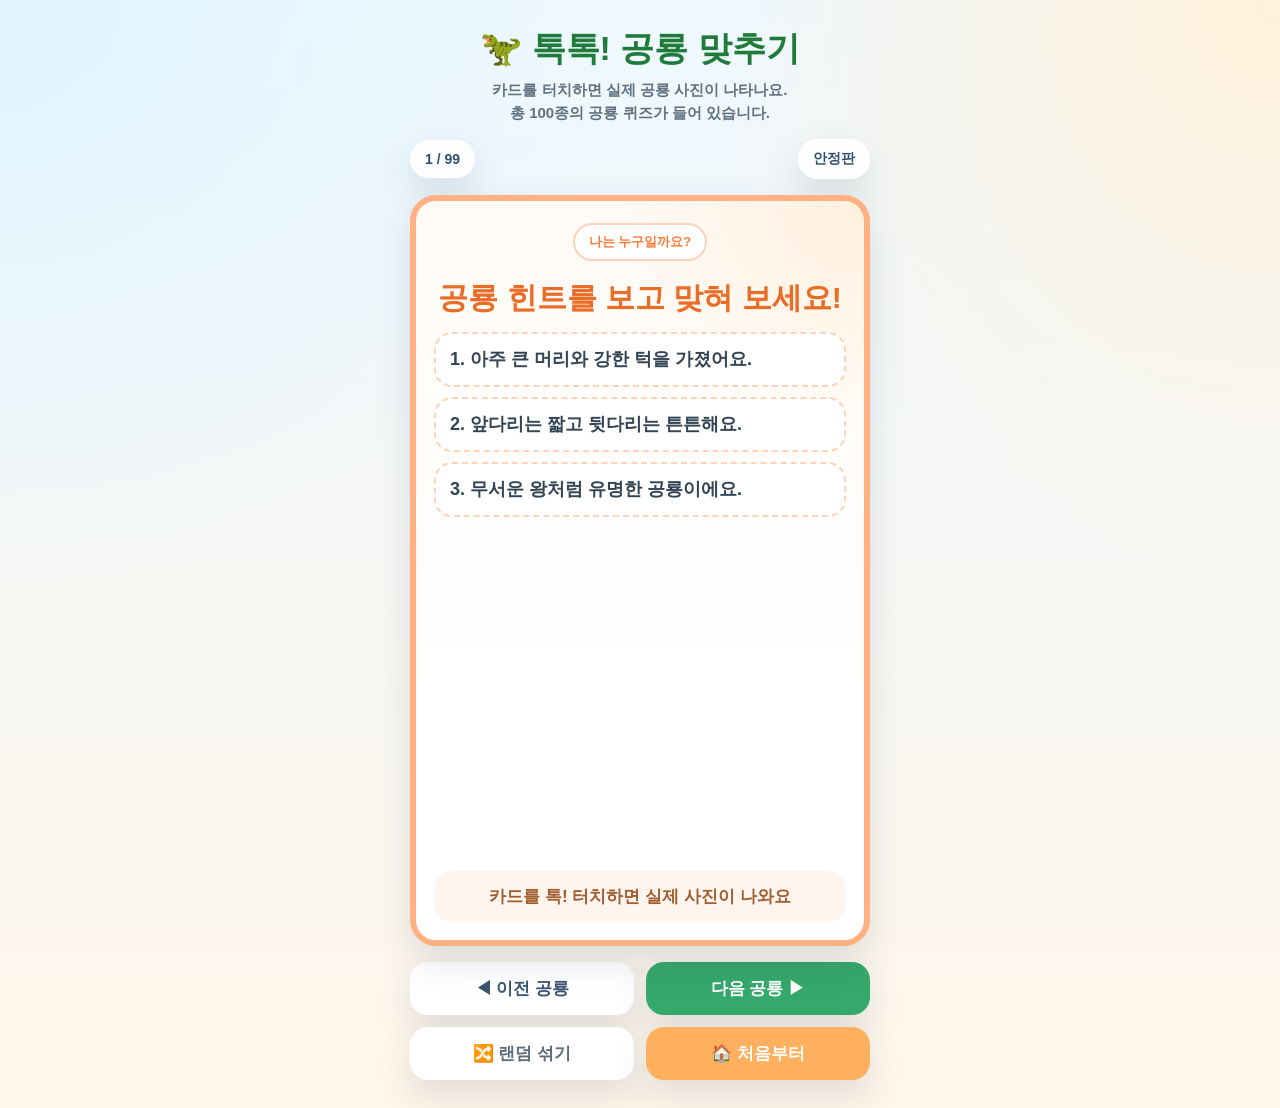
==== index.html @ 9d1788d1 "Add files via upload" ====
<!DOCTYPE html>
<html lang="ko">
<head>
<meta charset="UTF-8">
<meta name="viewport" content="width=device-width, initial-scale=1.0, viewport-fit=cover">
<title>톡톡! 공룡 맞추기 - 실제 이미지 안정판</title>
<style>
:root {
  --bg1:#eef8ff; --bg2:#fff7ea; --card:#ffffff; --text:#213243; --muted:#627181;
  --shadow:0 16px 36px rgba(36,60,90,.14); --radius:26px;
}
* { box-sizing:border-box; -webkit-tap-highlight-color:transparent; }
html, body { margin:0; padding:0; }
body {
  min-height:100vh;
  font-family:'Malgun Gothic','맑은 고딕','Apple SD Gothic Neo','Noto Sans KR',sans-serif;
  color:var(--text);
  background:
    radial-gradient(circle at top left, #dff4ff 0%, transparent 36%),
    radial-gradient(circle at top right, #fff1d9 0%, transparent 34%),
    linear-gradient(180deg,var(--bg1),var(--bg2));
  display:flex; justify-content:center; padding:18px 12px 28px;
}
.app { width:min(100%, 460px); }
.header { text-align:center; margin-bottom:14px; }
h1 { margin:8px 0 6px; font-size:clamp(28px, 6vw, 34px); color:#207b3b; }
.sub { color:var(--muted); font-size:15px; line-height:1.55; font-weight:700; margin:0 auto 8px; }
.topbar { display:flex; justify-content:space-between; align-items:center; gap:10px; margin:10px 0 16px; }
.badge {
  background:rgba(255,255,255,.85); border:1px solid rgba(255,255,255,.9); box-shadow:var(--shadow);
  padding:10px 14px; border-radius:999px; font-weight:800; color:#32506d; font-size:14px;
}
.card-container { width:100%; aspect-ratio: 3 / 4.9; perspective:1200px; margin:0 auto; }
.card {
  width:100%; height:100%; position:relative; transform-style:preserve-3d;
  transition:transform .7s cubic-bezier(.2,.7,.2,1); cursor:pointer;
}
.card-container.flipped .card { transform:rotateY(180deg); }
.face {
  position:absolute; inset:0; backface-visibility:hidden; border-radius:var(--radius); overflow:hidden;
  box-shadow:var(--shadow); background:var(--card);
}
.front {
  border:6px solid #ffb184;
  background:
    radial-gradient(circle at top right, #fff0dd 0%, transparent 28%),
    linear-gradient(180deg, #fffaf5, #ffffff 70%);
  padding:22px 18px 18px;
  display:flex; flex-direction:column;
}
.back {
  border:6px solid #76d0b0;
  background:
    radial-gradient(circle at top left, #dffff2 0%, transparent 30%),
    linear-gradient(180deg, #f7fffb, #ffffff 70%);
  transform:rotateY(180deg);
  padding:18px 16px 16px;
  display:flex; flex-direction:column; align-items:center;
}
.prompt {
  display:inline-flex; align-self:center; background:#fff; border-radius:999px; padding:8px 14px;
  font-size:13px; font-weight:900; color:#ff7a35; border:2px solid #ffd1ba; margin-bottom:12px;
}
.qtitle { font-size:clamp(24px,5.6vw,30px); font-weight:900; line-height:1.25; margin:6px 0 12px; text-align:center; color:#ea6d27; }
.hints { display:grid; gap:10px; margin-top:4px; }
.hint {
  background:#fff; border:2px dashed #ffd2ba; border-radius:18px; padding:12px 14px; text-align:left;
  font-size:18px; line-height:1.5; font-weight:800; color:#334455;
}
.tapbox {
  margin-top:auto; text-align:center; padding:14px 12px; border-radius:18px; background:#fff5ef;
  color:#a05d2d; font-weight:900; font-size:17px;
}
.answer-name { margin:6px 0 4px; font-size:clamp(24px, 5.8vw, 30px); font-weight:900; color:#17825a; text-align:center; }
.meta { display:flex; flex-wrap:wrap; justify-content:center; gap:8px; margin-bottom:12px; }
.pill {
  background:#effaf5; color:#2f775d; border:1px solid #d0f1e5; padding:7px 11px; border-radius:999px;
  font-size:13px; font-weight:800;
}
.image-wrap {
  width:100%; flex:1; display:flex; align-items:center; justify-content:center;
  border-radius:22px; overflow:hidden; background:linear-gradient(180deg,#f2fffa,#eefcff); border:2px solid #d9f4eb;
  position:relative;
}
.image-wrap img {
  width:100%; height:100%; object-fit:cover; display:block; background:#f3fbff;
}
.overlay {
  position:absolute; left:12px; right:12px; bottom:12px; background:rgba(255,255,255,.88);
  border-radius:12px; padding:8px 10px; font-size:12px; line-height:1.45; font-weight:800; color:#52677b; text-align:center;
}
.source-link {
  margin-top:10px; text-align:center; font-size:13px; font-weight:800;
}
.source-link a {
  color:#2f7f62; text-decoration:none; border-bottom:1px dashed #2f7f62;
}
.backhint { margin-top:10px; text-align:center; color:#4d6a65; font-weight:800; font-size:14px; line-height:1.5; }
.controls { display:grid; grid-template-columns: 1fr 1fr; gap:12px; margin-top:16px; }
button {
  appearance:none; border:none; border-radius:18px; padding:15px 16px; font-size:17px; font-weight:900; cursor:pointer;
  box-shadow:var(--shadow);
}
button:active { transform:translateY(1px) scale(.995); }
.prev { background:#ffffff; color:#3b556e; }
.next { background:#35a86b; color:#fff; }
.bottom-controls { display:grid; grid-template-columns: 1fr 1fr; gap:12px; margin-top:12px; }
.secondary { background:#fff; color:#5b6b7a; }
.primary { background:#ffb05e; color:#fff; }
.footer { margin-top:14px; text-align:center; color:#6d7c8d; font-size:13px; font-weight:700; line-height:1.55; }
@media (max-width: 380px) {
  .hint { font-size:16px; }
  button { font-size:16px; }
}
</style>
</head>
<body>
  <div class="app">
    <div class="header">
      <h1>🦖 톡톡! 공룡 맞추기</h1>
      <p class="sub">카드를 터치하면 실제 공룡 사진이 나타나요.<br>총 <strong>100종</strong>의 공룡 퀴즈가 들어 있습니다.</p>
    </div>

    <div class="topbar">
      <div class="badge" id="countBadge">1 / 100</div>
      <div class="badge">안정판</div>
    </div>

    <div class="card-container" id="cardContainer">
      <div class="card" id="card" onclick="flipCard()">
        <div class="face front">
          <div class="prompt">나는 누구일까요?</div>
          <div class="qtitle">공룡 힌트를 보고 맞혀 보세요!</div>
          <div class="hints" id="hintList"></div>
          <div class="tapbox">카드를 톡! 터치하면 실제 사진이 나와요</div>
        </div>

        <div class="face back">
          <div class="answer-name" id="dinoName">티라노사우루스</div>
          <div class="meta">
            <span class="pill" id="dinoDiet">육식</span>
            <span class="pill" id="dinoPeriod">백악기</span>
          </div>
          <div class="image-wrap">
            <img id="dinoImage" alt="공룡 이미지">
            <div class="overlay" id="overlayText">로딩 중...</div>
          </div>
          <div class="source-link" id="sourceLink"></div>
          <div class="backhint">일부 공룡은 첫 로딩에 몇 초 걸릴 수 있습니다.</div>
        </div>
      </div>
    </div>

    <div class="controls">
      <button class="prev" onclick="prevCard(event)">◀ 이전 공룡</button>
      <button class="next" onclick="nextCard(event)">다음 공룡 ▶</button>
    </div>

    <div class="bottom-controls">
      <button class="secondary" onclick="shuffleDeck(event)">🔀 랜덤 섞기</button>
      <button class="primary" onclick="goFirst(event)">🏠 처음부터</button>
    </div>
  </div>

<script>
// 기존에 작성해주신 100개의 공룡 데이터입니다.
const dinosaurs = [{"name": "티라노사우루스", "group": "theropod", "diet": "육식", "period": "백악기", "hints": ["아주 큰 머리와 강한 턱을 가졌어요.", "앞다리는 짧고 뒷다리는 튼튼해요.", "무서운 왕처럼 유명한 공룡이에요."], "wikiSearch": "Tyrannosaurus", "wikiPageUrl": "https://en.m.wikipedia.org/wiki/Tyrannosaurus"}, {"name": "트리케라톱스", "group": "ceratopsian", "diet": "초식", "period": "백악기", "hints": ["얼굴에 뿔이 세 개 있어요.", "목 뒤에 커다란 프릴이 있어요.", "네 발로 걸으며 풀을 먹었어요."], "wikiSearch": "Triceratops", "wikiPageUrl": "https://en.m.wikipedia.org/wiki/Triceratops"}, {"name": "브라키오사우루스", "group": "sauropod", "diet": "초식", "period": "쥐라기", "hints": ["목이 아주 길어요.", "앞다리가 뒷다리보다 조금 길어요.", "높은 나무 잎을 잘 먹었어요."], "wikiSearch": "Brachiosaurus", "wikiPageUrl": "https://en.m.wikipedia.org/wiki/Brachiosaurus"}, {"name": "스테고사우루스", "group": "stegosaur", "diet": "초식", "period": "쥐라기", "hints": ["등에 큰 판이 줄지어 있어요.", "꼬리 끝에 뾰족한 가시가 있어요.", "몸은 크지만 머리는 비교적 작아요."], "wikiSearch": "Stegosaurus", "wikiPageUrl": "https://en.m.wikipedia.org/wiki/Stegosaurus"}, {"name": "안킬로사우루스", "group": "ankylosaur", "diet": "초식", "period": "백악기", "hints": ["몸이 딱딱한 갑옷처럼 보여요.", "꼬리 끝이 둥근 곤봉처럼 생겼어요.", "천천히 걸었지만 방어를 잘했어요."], "wikiSearch": "Ankylosaurus", "wikiPageUrl": "https://en.m.wikipedia.org/wiki/Ankylosaurus"}, {"name": "벨로키랍토르", "group": "theropod", "diet": "육식", "period": "백악기", "hints": ["몸집은 생각보다 크지 않았어요.", "뒷발에 날카로운 발톱이 있었어요.", "빠르고 재빠른 사냥꾼으로 유명해요."], "wikiSearch": "Velociraptor", "wikiPageUrl": "https://en.m.wikipedia.org/wiki/Velociraptor"}, {"name": "디플로도쿠스", "group": "sauropod", "diet": "초식", "period": "쥐라기", "hints": ["목도 길고 꼬리도 아주 길어요.", "몸집이 매우 큰 초식 공룡이에요.", "무리를 지어 움직였을지도 몰라요."], "wikiSearch": "Diplodocus", "wikiPageUrl": "https://en.m.wikipedia.org/wiki/Diplodocus"}, {"name": "아파토사우루스", "group": "sauropod", "diet": "초식", "period": "쥐라기", "hints": ["거대한 몸집을 가진 목 긴 공룡이에요.", "목으로 높은 곳의 식물을 먹었어요.", "긴 꼬리도 함께 흔들렸어요."], "wikiSearch": "Apatosaurus", "wikiPageUrl": "https://en.m.wikipedia.org/wiki/Apatosaurus"}, {"name": "알로사우루스", "group": "theropod", "diet": "육식", "period": "쥐라기", "hints": ["큰 입과 날카로운 이빨을 가졌어요.", "두 다리로 걷는 무서운 사냥꾼이었어요.", "티라노사우루스보다 더 오래전 공룡이에요."], "wikiSearch": "Allosaurus", "wikiPageUrl": "https://en.m.wikipedia.org/wiki/Allosaurus"}, {"name": "스피노사우루스", "group": "theropod", "diet": "육식", "period": "백악기", "hints": ["등에 돛 같은 큰 구조가 있어요.", "주둥이가 길고 악어처럼 보이기도 해요.", "물가에서 물고기를 먹었을 가능성이 커요."], "wikiSearch": "Spinosaurus", "wikiPageUrl": "https://en.m.wikipedia.org/wiki/Spinosaurus"}, {"name": "파라사우롤로푸스", "group": "hadrosaur", "diet": "초식", "period": "백악기", "hints": ["머리 뒤로 길게 뻗은 관이 있어요.", "오리주둥이처럼 넓은 입을 가졌어요.", "소리를 내는 데 도움이 되었을지도 몰라요."], "wikiSearch": "Parasaurolophus", "wikiPageUrl": "https://en.m.wikipedia.org/wiki/Parasaurolophus"}, {"name": "파키케팔로사우루스", "group": "pachycephalosaur", "diet": "초식", "period": "백악기", "hints": ["머리 위가 둥글고 두꺼워요.", "머리뼈가 무척 단단했어요.", "이상한 머리 모양으로 유명해요."], "wikiSearch": "Pachycephalosaurus", "wikiPageUrl": "https://en.m.wikipedia.org/wiki/Pachycephalosaurus"}, {"name": "이구아노돈", "group": "ornithopod", "diet": "초식", "period": "백악기", "hints": ["엄지손가락이 뾰족했어요.", "두 발과 네 발을 모두 썼을 수 있어요.", "초기의 유명한 공룡 발견 중 하나예요."], "wikiSearch": "Iguanodon", "wikiPageUrl": "https://en.m.wikipedia.org/wiki/Iguanodon"}, {"name": "카르노타우루스", "group": "theropod", "diet": "육식", "period": "백악기", "hints": ["눈 위에 짧은 뿔이 있어요.", "앞다리가 아주아주 작아요.", "빠르게 달렸을 것으로 생각돼요."], "wikiSearch": "Carnotaurus", "wikiPageUrl": "https://en.m.wikipedia.org/wiki/Carnotaurus"}, {"name": "갈리미무스", "group": "ornithomimid", "diet": "잡식", "period": "백악기", "hints": ["타조처럼 길고 가는 다리를 가졌어요.", "빠르게 달리는 데 유리했어요.", "부리가 있어 보이는 입을 가졌어요."], "wikiSearch": "Gallimimus", "wikiPageUrl": "https://en.m.wikipedia.org/wiki/Gallimimus"}, {"name": "콤프소그나투스", "group": "theropod", "diet": "육식", "period": "쥐라기", "hints": ["아주 작은 몸집의 공룡이에요.", "두 발로 재빠르게 움직였어요.", "작은 동물을 잡아먹었을 거예요."], "wikiSearch": "Compsognathus", "wikiPageUrl": "https://en.m.wikipedia.org/wiki/Compsognathus"}, {"name": "딜로포사우루스", "group": "theropod", "diet": "육식", "period": "쥐라기", "hints": ["머리 위에 두 개의 볏이 있어요.", "두 발로 걷는 육식 공룡이에요.", "초기 대형 육식 공룡으로 알려져요."], "wikiSearch": "Dilophosaurus", "wikiPageUrl": "https://en.m.wikipedia.org/wiki/Dilophosaurus"}, {"name": "기가노토사우루스", "group": "theropod", "diet": "육식", "period": "백악기", "hints": ["아주 거대한 육식 공룡이에요.", "긴 몸과 큰 머리를 가졌어요.", "남아메리카에서 살았어요."], "wikiSearch": "Giganotosaurus", "wikiPageUrl": "https://en.m.wikipedia.org/wiki/Giganotosaurus"}, {"name": "카마라사우루스", "group": "sauropod", "diet": "초식", "period": "쥐라기", "hints": ["목이 길고 몸이 큰 초식 공룡이에요.", "코 쪽 머리뼈 모양이 독특해요.", "나무와 식물을 많이 먹었어요."], "wikiSearch": "Camarasaurus", "wikiPageUrl": "https://en.m.wikipedia.org/wiki/Camarasaurus"}, {"name": "코엘로피시스", "group": "theropod", "diet": "육식", "period": "트라이아스기", "hints": ["아주 오래전 초창기 공룡이에요.", "몸이 날씬하고 빨랐어요.", "무리로 살았을 가능성이 있어요."], "wikiSearch": "Coelophysis", "wikiPageUrl": "https://en.m.wikipedia.org/wiki/Coelophysis"}, {"name": "오비랍토르", "group": "oviraptorosaur", "diet": "잡식", "period": "백악기", "hints": ["부리처럼 보이는 입을 가졌어요.", "알과 둥지 근처 화석으로 유명해요.", "이름과 달리 꼭 알도둑은 아닐 수 있어요."], "wikiSearch": "Oviraptor", "wikiPageUrl": "https://en.m.wikipedia.org/wiki/Oviraptor"}, {"name": "마이아사우라", "group": "hadrosaur", "diet": "초식", "period": "백악기", "hints": ["새끼를 잘 돌본 공룡으로 유명해요.", "오리주둥이처럼 넓은 입이 있어요.", "무리를 이루어 살았을지도 몰라요."], "wikiSearch": "Maiasaura", "wikiPageUrl": "https://en.m.wikipedia.org/wiki/Maiasaura"}, {"name": "에드몬토사우루스", "group": "hadrosaur", "diet": "초식", "period": "백악기", "hints": ["오리주둥이 공룡 무리에 속해요.", "큰 무리를 지어 이동했을 수 있어요.", "넓은 입으로 식물을 잘 먹었어요."], "wikiSearch": "Edmontosaurus", "wikiPageUrl": "https://en.m.wikipedia.org/wiki/Edmontosaurus"}, {"name": "샨퉁고사우루스", "group": "hadrosaur", "diet": "초식", "period": "백악기", "hints": ["오리주둥이 공룡 중 아주 큰 편이에요.", "몸집이 커서 눈에 잘 띄었어요.", "식물을 많이 먹었어요."], "wikiSearch": "Shantungosaurus", "wikiPageUrl": "https://en.m.wikipedia.org/wiki/Shantungosaurus"}, {"name": "람베오사우루스", "group": "hadrosaur", "diet": "초식", "period": "백악기", "hints": ["머리에 멋진 볏이 있어요.", "오리주둥이 같은 입을 가졌어요.", "볏으로 소리를 냈을지도 몰라요."], "wikiSearch": "Lambeosaurus", "wikiPageUrl": "https://en.m.wikipedia.org/wiki/Lambeosaurus"}, {"name": "코리토사우루스", "group": "hadrosaur", "diet": "초식", "period": "백악기", "hints": ["머리 위 볏이 투구처럼 보여요.", "초식성 오리주둥이 공룡이에요.", "무리 생활을 했을 수 있어요."], "wikiSearch": "Corythosaurus", "wikiPageUrl": "https://en.m.wikipedia.org/wiki/Corythosaurus"}, {"name": "사우롤로푸스", "group": "hadrosaur", "diet": "초식", "period": "백악기", "hints": ["머리 뒤로 짧은 돌기가 나 있어요.", "오리주둥이 공룡 무리예요.", "식물을 뜯어 먹는 데 능숙했어요."], "wikiSearch": "Saurolophus", "wikiPageUrl": "https://en.m.wikipedia.org/wiki/Saurolophus"}, {"name": "펜타케라톱스", "group": "ceratopsian", "diet": "초식", "period": "백악기", "hints": ["얼굴 장식이 아주 화려해 보여요.", "큰 프릴과 여러 뿔이 특징이에요.", "트리케라톱스의 친척처럼 느껴져요."], "wikiSearch": "Pentaceratops", "wikiPageUrl": "https://en.m.wikipedia.org/wiki/Pentaceratops"}, {"name": "스티라코사우루스", "group": "ceratopsian", "diet": "초식", "period": "백악기", "hints": ["목 프릴에 긴 뿔들이 달려 있어요.", "코 쪽에도 큰 뿔이 있어요.", "화려한 얼굴 장식으로 유명해요."], "wikiSearch": "Styracosaurus", "wikiPageUrl": "https://en.m.wikipedia.org/wiki/Styracosaurus"}, {"name": "센트로사우루스", "group": "ceratopsian", "diet": "초식", "period": "백악기", "hints": ["코 위 큰 뿔이 눈에 띄어요.", "목 뒤 프릴이 있어요.", "무리 지어 살았을 가능성이 있어요."], "wikiSearch": "Centrosaurus", "wikiPageUrl": "https://en.m.wikipedia.org/wiki/Centrosaurus"}, {"name": "프로토케라톱스", "group": "ceratopsian", "diet": "초식", "period": "백악기", "hints": ["작은 몸집의 뿔공룡 친척이에요.", "큰 뿔은 없지만 프릴이 있어요.", "둥지와 알 화석으로도 유명해요."], "wikiSearch": "Protoceratops", "wikiPageUrl": "https://en.m.wikipedia.org/wiki/Protoceratops"}, {"name": "토로사우루스", "group": "ceratopsian", "diet": "초식", "period": "백악기", "hints": ["목 프릴이 아주 크고 넓어요.", "큰 몸집의 뿔공룡이에요.", "얼굴 장식이 멋져 보여요."], "wikiSearch": "Torosaurus", "wikiPageUrl": "https://en.m.wikipedia.org/wiki/Torosaurus"}, {"name": "코스모케라톱스", "group": "ceratopsian", "diet": "초식", "period": "백악기", "hints": ["프릴과 뿔 장식이 매우 화려해요.", "마치 왕관처럼 보이는 부분이 있어요.", "뿔공룡 중에서도 독특한 얼굴이에요."], "wikiSearch": "Kosmoceratops", "wikiPageUrl": "https://en.m.wikipedia.org/wiki/Kosmoceratops"}, {"name": "카스모사우루스", "group": "ceratopsian", "diet": "초식", "period": "백악기", "hints": ["목 뒤 프릴이 길고 넓어요.", "얼굴에 뿔이 있어요.", "초식성 뿔공룡이에요."], "wikiSearch": "Chasmosaurus", "wikiPageUrl": "https://en.m.wikipedia.org/wiki/Chasmosaurus"}, {"name": "유오플로케팔루스", "group": "ankylosaur", "diet": "초식", "period": "백악기", "hints": ["몸을 덮는 갑옷이 단단해 보여요.", "꼬리 곤봉으로 자신을 지켰어요.", "낮은 자세로 느리게 움직였어요."], "wikiSearch": "Euoplocephalus", "wikiPageUrl": "https://en.m.wikipedia.org/wiki/Euoplocephalus"}, {"name": "사우로펠타", "group": "ankylosaur", "diet": "초식", "period": "백악기", "hints": ["몸 옆과 등에 가시가 있어요.", "갑옷 같은 피부를 가졌어요.", "낮은 몸으로 식물을 먹었어요."], "wikiSearch": "Sauropelta", "wikiPageUrl": "https://en.m.wikipedia.org/wiki/Sauropelta"}, {"name": "노도사우루스", "group": "ankylosaur", "diet": "초식", "period": "백악기", "hints": ["몸에 단단한 판이 많이 있어요.", "갑옷공룡 무리에 속해요.", "방어에 강한 공룡이었어요."], "wikiSearch": "Nodosaurus", "wikiPageUrl": "https://en.m.wikipedia.org/wiki/Nodosaurus"}, {"name": "에드몬토니아", "group": "ankylosaur", "diet": "초식", "period": "백악기", "hints": ["어깨 쪽 큰 가시가 인상적이에요.", "몸 전체에 갑옷이 있어요.", "천천히 움직였지만 쉽게 당하지 않았어요."], "wikiSearch": "Edmontonia", "wikiPageUrl": "https://en.m.wikipedia.org/wiki/Edmontonia"}, {"name": "켄트로사우루스", "group": "stegosaur", "diet": "초식", "period": "쥐라기", "hints": ["등과 꼬리에 가시와 판이 있어요.", "스테고사우루스의 친척이에요.", "방어용 꼬리가 무서웠어요."], "wikiSearch": "Kentrosaurus", "wikiPageUrl": "https://en.m.wikipedia.org/wiki/Kentrosaurus"}, {"name": "후아양고사우루스", "group": "stegosaur", "diet": "초식", "period": "쥐라기", "hints": ["등에 판이 줄지어 있어요.", "가시가 몸을 지켜 주었어요.", "초기 스테고사우루스류 공룡이에요."], "wikiSearch": "Huayangosaurus", "wikiPageUrl": "https://en.m.wikipedia.org/wiki/Huayangosaurus"}, {"name": "미라가이아", "group": "stegosaur", "diet": "초식", "period": "쥐라기", "hints": ["목이 비교적 길다고 알려졌어요.", "등에 판이 있어요.", "식물을 먹는 스테고사우루스류예요."], "wikiSearch": "Miragaia", "wikiPageUrl": "https://en.m.wikipedia.org/wiki/Miragaia"}, {"name": "사우로포세이돈", "group": "sauropod", "diet": "초식", "period": "백악기", "hints": ["목이 아주 길고 키가 매우 컸어요.", "높은 곳의 나뭇잎을 먹기 좋았어요.", "엄청 큰 몸집으로 유명해요."], "wikiSearch": "Sauroposeidon", "wikiPageUrl": "https://en.m.wikipedia.org/wiki/Sauroposeidon"}, {"name": "아르젠티노사우루스", "group": "sauropod", "diet": "초식", "period": "백악기", "hints": ["아주아주 거대한 초식 공룡으로 유명해요.", "몸집이 커서 땅이 울릴 것 같아요.", "긴 목과 긴 꼬리를 가졌어요."], "wikiSearch": "Argentinosaurus", "wikiPageUrl": "https://en.m.wikipedia.org/wiki/Argentinosaurus"}, {"name": "파타고티탄", "group": "sauropod", "diet": "초식", "period": "백악기", "hints": ["정말 큰 몸집을 가진 티탄 공룡이에요.", "목이 길고 다리가 굵어요.", "풀과 나뭇잎을 많이 먹었어요."], "wikiSearch": "Patagotitan", "wikiPageUrl": "https://en.m.wikipedia.org/wiki/Patagotitan"}, {"name": "살타사우루스", "group": "sauropod", "diet": "초식", "period": "백악기", "hints": ["목 긴 초식 공룡 무리에 속해요.", "몸에 작은 갑옷 같은 구조가 있었어요.", "거대한 몸으로 식물을 먹었어요."], "wikiSearch": "Saltasaurus", "wikiPageUrl": "https://en.m.wikipedia.org/wiki/Saltasaurus"}, {"name": "마멘치사우루스", "group": "sauropod", "diet": "초식", "period": "쥐라기", "hints": ["목이 특히 아주 길어요.", "몸집도 매우 커요.", "높은 식물을 먹는 데 유리했어요."], "wikiSearch": "Mamenchisaurus", "wikiPageUrl": "https://en.m.wikipedia.org/wiki/Mamenchisaurus"}, {"name": "슈노사우루스", "group": "sauropod", "diet": "초식", "period": "쥐라기", "hints": ["목이 긴 초식 공룡이에요.", "꼬리 끝에 특별한 구조가 있었을지도 몰라요.", "큰 몸으로 천천히 움직였어요."], "wikiSearch": "Shunosaurus", "wikiPageUrl": "https://en.m.wikipedia.org/wiki/Shunosaurus"}, {"name": "오피스토코엘리카우디아", "group": "sauropod", "diet": "초식", "period": "백악기", "hints": ["거대한 티탄 공룡 무리의 한 종류예요.", "긴 목과 꼬리를 가졌어요.", "나무와 식물을 먹었어요."], "wikiSearch": "Opisthocoelicaudia", "wikiPageUrl": "https://en.m.wikipedia.org/wiki/Opisthocoelicaudia"}, {"name": "테라토폰يوس", "group": "theropod", "diet": "육식", "period": "백악기", "hints": ["티라노사우루스 친척 무리에 속해요.", "큰 머리와 강한 턱을 가졌어요.", "무서운 사냥꾼이었어요."], "wikiSearch": "Teratophoneus", "wikiPageUrl": "https://en.m.wikipedia.org/wiki/Teratophoneus"}, {"name": "다스플레토사우루스", "group": "theropod", "diet": "육식", "period": "백악기", "hints": ["티라노사우루스와 비슷한 친척이에요.", "큰 이빨과 강한 턱을 가졌어요.", "백악기의 육식 공룡이에요."], "wikiSearch": "Daspletosaurus", "wikiPageUrl": "https://en.m.wikipedia.org/wiki/Daspletosaurus"}, {"name": "타르보사우루스", "group": "theropod", "diet": "육식", "period": "백악기", "hints": ["아시아에서 살던 큰 티라노사우루스 친척이에요.", "머리가 크고 힘이 셌어요.", "무서운 육식 공룡으로 알려져요."], "wikiSearch": "Tarbosaurus", "wikiPageUrl": "https://en.m.wikipedia.org/wiki/Tarbosaurus"}, {"name": "알버토사우루스", "group": "theropod", "diet": "육식", "period": "백악기", "hints": ["티라노사우루스 친척 공룡이에요.", "강한 턱과 날카로운 이빨이 있어요.", "두 다리로 걷는 큰 사냥꾼이에요."], "wikiSearch": "Albertosaurus", "wikiPageUrl": "https://en.m.wikipedia.org/wiki/Albertosaurus"}, {"name": "마푸사우루스", "group": "theropod", "diet": "육식", "period": "백악기", "hints": ["남아메리카의 큰 육식 공룡이에요.", "길고 큰 몸을 가졌어요.", "무리 사냥 이야기로도 유명해요."], "wikiSearch": "Mapusaurus", "wikiPageUrl": "https://en.m.wikipedia.org/wiki/Mapusaurus"}, {"name": "아크로칸토사우루스", "group": "theropod", "diet": "육식", "period": "백악기", "hints": ["등 쪽 척추가 높게 솟아 있어요.", "큰 몸집의 육식 공룡이에요.", "두 발로 걸으며 사냥했어요."], "wikiSearch": "Acrocanthosaurus", "wikiPageUrl": "https://en.m.wikipedia.org/wiki/Acrocanthosaurus"}, {"name": "세라토사우루스", "group": "theropod", "diet": "육식", "period": "쥐라기", "hints": ["코 위에 뿔 같은 돌기가 있어요.", "날카로운 이빨을 가졌어요.", "두 발로 걷는 육식 공룡이에요."], "wikiSearch": "Ceratosaurus", "wikiPageUrl": "https://en.m.wikipedia.org/wiki/Ceratosaurus"}, {"name": "토르보사우루스", "group": "theropod", "diet": "육식", "period": "쥐라기", "hints": ["매우 큰 육식 공룡이에요.", "강한 턱과 큰 이빨이 있어요.", "쥐라기의 무서운 사냥꾼이었어요."], "wikiSearch": "Torvosaurus", "wikiPageUrl": "https://en.m.wikipedia.org/wiki/Torvosaurus"}, {"name": "메갈로사우루스", "group": "theropod", "diet": "육식", "period": "쥐라기", "hints": ["아주 일찍 이름이 붙은 공룡 중 하나예요.", "큰 육식 공룡으로 알려졌어요.", "두 발로 걷는 사냥꾼이었어요."], "wikiSearch": "Megalosaurus", "wikiPageUrl": "https://en.m.wikipedia.org/wiki/Megalosaurus"}, {"name": "유타랍토르", "group": "theropod", "diet": "육식", "period": "백악기", "hints": ["랩터 무리 중 몸집이 큰 편이에요.", "뒷발의 큰 발톱이 특징이에요.", "재빠른 육식 공룡이에요."], "wikiSearch": "Utahraptor", "wikiPageUrl": "https://en.m.wikipedia.org/wiki/Utahraptor"}, {"name": "데이노니쿠스", "group": "theropod", "diet": "육식", "period": "백악기", "hints": ["랩터 공룡으로 유명해요.", "뒷발의 날카로운 발톱이 무서워요.", "빠르고 민첩했어요."], "wikiSearch": "Deinonychus", "wikiPageUrl": "https://en.m.wikipedia.org/wiki/Deinonychus"}, {"name": "드로마이오사우루스", "group": "theropod", "diet": "육식", "period": "백악기", "hints": ["랩터 무리에 속하는 육식 공룡이에요.", "날카로운 발톱을 가졌어요.", "작지만 사냥 실력이 좋았을 거예요."], "wikiSearch": "Dromaeosaurus", "wikiPageUrl": "https://en.m.wikipedia.org/wiki/Dromaeosaurus"}, {"name": "트루돈", "group": "theropod", "diet": "잡식", "period": "백악기", "hints": ["몸집은 크지 않아요.", "눈이 커서 밤에도 잘 봤을지 몰라요.", "영리한 공룡으로 자주 소개돼요."], "wikiSearch": "Troodon", "wikiPageUrl": "https://en.m.wikipedia.org/wiki/Troodon"}, {"name": "오르니토미무스", "group": "ornithomimid", "diet": "잡식", "period": "백악기", "hints": ["타조처럼 날씬한 몸을 가졌어요.", "빠르게 달리는 데 유리했어요.", "부리 같은 입이 있어요."], "wikiSearch": "Ornithomimus", "wikiPageUrl": "https://en.m.wikipedia.org/wiki/Ornithomimus"}, {"name": "스트루티오미무스", "group": "ornithomimid", "diet": "잡식", "period": "백악기", "hints": ["타조 닮은 공룡으로 알려져요.", "긴 다리로 빨리 달렸어요.", "가벼운 몸집으로 움직였어요."], "wikiSearch": "Struthiomimus", "wikiPageUrl": "https://en.m.wikipedia.org/wiki/Struthiomimus"}, {"name": "테리지노사우루스", "group": "therizinosaur", "diet": "초식", "period": "백악기", "hints": ["앞발 발톱이 아주 길어요.", "이상하고 신기한 모습으로 유명해요.", "주로 식물을 먹었을 가능성이 커요."], "wikiSearch": "Therizinosaurus", "wikiPageUrl": "https://en.m.wikipedia.org/wiki/Therizinosaurus"}, {"name": "세그노사우루스", "group": "therizinosaur", "diet": "초식", "period": "백악기", "hints": ["긴 발톱을 가진 친척 무리예요.", "몸은 특이하고 느긋해 보여요.", "식물을 먹었을 것으로 생각돼요."], "wikiSearch": "Segnosaurus", "wikiPageUrl": "https://en.m.wikipedia.org/wiki/Segnosaurus"}, {"name": "베이피아오사우루스", "group": "therizinosaur", "diet": "초식", "period": "백악기", "hints": ["깃털 흔적이 알려진 공룡이에요.", "긴 팔과 발톱이 특징이에요.", "독특한 모습의 식물 먹는 공룡이에요."], "wikiSearch": "Beipiaosaurus", "wikiPageUrl": "https://en.m.wikipedia.org/wiki/Beipiaosaurus"}, {"name": "카우딥테릭스", "group": "oviraptorosaur", "diet": "잡식", "period": "백악기", "hints": ["깃털이 있었던 공룡으로 유명해요.", "몸집이 비교적 작아요.", "새와 닮은 점이 보여요."], "wikiSearch": "Caudipteryx", "wikiPageUrl": "https://en.m.wikipedia.org/wiki/Caudipteryx"}, {"name": "안주", "group": "oviraptorosaur", "diet": "잡식", "period": "백악기", "hints": ["부리 같은 입을 가졌어요.", "깃털이 있었을 가능성이 커요.", "알과 둥지와 관련해 자주 떠올려져요."], "wikiSearch": "Anzu", "wikiPageUrl": "https://en.m.wikipedia.org/wiki/Anzu"}, {"name": "기간토랍토르", "group": "oviraptorosaur", "diet": "잡식", "period": "백악기", "hints": ["오비랍토르 친척 중 큰 몸집을 가졌어요.", "부리 같은 입이 특징이에요.", "이름처럼 거대한 편이에요."], "wikiSearch": "Gigantoraptor", "wikiPageUrl": "https://en.m.wikipedia.org/wiki/Gigantoraptor"}, {"name": "프시타코사우루스", "group": "ceratopsian", "diet": "초식", "period": "백악기", "hints": ["앵무새 같은 부리가 있어요.", "뿔공룡 친척이지만 몸집이 작아요.", "두 발로도 잘 움직였어요."], "wikiSearch": "Psittacosaurus", "wikiPageUrl": "https://en.m.wikipedia.org/wiki/Psittacosaurus"}, {"name": "레아엘리나사우라", "group": "ornithopod", "diet": "초식", "period": "백악기", "hints": ["몸집이 작고 민첩한 초식 공룡이에요.", "두 발로 빨리 달렸을 수 있어요.", "추운 지역 적응 이야기로도 유명해요."], "wikiSearch": "Leaellynasaura", "wikiPageUrl": "https://en.m.wikipedia.org/wiki/Leaellynasaura"}, {"name": "하이파실로포돈", "group": "ornithopod", "diet": "초식", "period": "백악기", "hints": ["작고 재빠른 초식 공룡이에요.", "두 발로 잘 달렸어요.", "식물을 뜯어 먹었어요."], "wikiSearch": "Hypsilophodon", "wikiPageUrl": "https://en.m.wikipedia.org/wiki/Hypsilophodon"}, {"name": "텐온토사우루스", "group": "ornithopod", "diet": "초식", "period": "백악기", "hints": ["중간 크기의 초식 공룡이에요.", "튼튼한 몸과 긴 꼬리를 가졌어요.", "식물을 많이 먹었어요."], "wikiSearch": "Tenontosaurus", "wikiPageUrl": "https://en.m.wikipedia.org/wiki/Tenontosaurus"}, {"name": "드리오사우루스", "group": "ornithopod", "diet": "초식", "period": "쥐라기", "hints": ["가볍고 재빠른 초식 공룡이에요.", "두 발로 빠르게 움직였어요.", "작은 몸으로 숲을 누볐을 거예요."], "wikiSearch": "Dryosaurus", "wikiPageUrl": "https://en.m.wikipedia.org/wiki/Dryosaurus"}, {"name": "캄프토사우루스", "group": "ornithopod", "diet": "초식", "period": "쥐라기", "hints": ["이구아노돈 친척 같은 초식 공룡이에요.", "식물을 먹는 데 알맞은 입을 가졌어요.", "두 발과 네 발을 모두 썼을 수 있어요."], "wikiSearch": "Camptosaurus", "wikiPageUrl": "https://en.m.wikipedia.org/wiki/Camptosaurus"}, {"name": "피나코사우루스", "group": "ankylosaur", "diet": "초식", "period": "백악기", "hints": ["몸에 갑옷을 두른 듯한 공룡이에요.", "낮게 깔린 자세가 특징이에요.", "포식자에게 쉽게 당하지 않았어요."], "wikiSearch": "Pinacosaurus", "wikiPageUrl": "https://en.m.wikipedia.org/wiki/Pinacosaurus"}, {"name": "탈라룰루스", "group": "ankylosaur", "diet": "초식", "period": "백악기", "hints": ["갑옷공룡 무리예요.", "몸을 단단한 판이 지켜 주었어요.", "식물을 먹으며 지냈어요."], "wikiSearch": "Talarurus", "wikiPageUrl": "https://en.m.wikipedia.org/wiki/Talarurus"}, {"name": "렉소비사우루스", "group": "stegosaur", "diet": "초식", "period": "쥐라기", "hints": ["등에 판과 가시가 있어요.", "스테고사우루스와 비슷한 친척이에요.", "방어에 유리한 몸이었어요."], "wikiSearch": "Lexovisaurus", "wikiPageUrl": "https://en.m.wikipedia.org/wiki/Lexovisaurus"}, {"name": "드라코렉스", "group": "pachycephalosaur", "diet": "초식", "period": "백악기", "hints": ["머리에 울퉁불퉁한 돌기가 많아요.", "이름이 용처럼 들려요.", "독특한 머리 모양으로 유명해요."], "wikiSearch": "Dracorex", "wikiPageUrl": "https://en.m.wikipedia.org/wiki/Dracorex"}, {"name": "스티기몰로크", "group": "pachycephalosaur", "diet": "초식", "period": "백악기", "hints": ["머리 뒤쪽에 뿔 같은 돌기가 있어요.", "두꺼운 머리뼈 친척으로 알려져요.", "재미있는 머리 모양이 특징이에요."], "wikiSearch": "Stygimoloch", "wikiPageUrl": "https://en.m.wikipedia.org/wiki/Stygimoloch"}, {"name": "호마로케팔레", "group": "pachycephalosaur", "diet": "초식", "period": "백악기", "hints": ["머리 위가 둥글게 두꺼워 보여요.", "몸집이 크지 않아요.", "특이한 머리뼈로 구별돼요."], "wikiSearch": "Homalocephale", "wikiPageUrl": "https://en.m.wikipedia.org/wiki/Homalocephale"}, {"name": "무타부라사우루스", "group": "ornithopod", "diet": "초식", "period": "백악기", "hints": ["코 부분이 불룩한 독특한 얼굴이에요.", "중간 크기의 초식 공룡이에요.", "무리 생활을 했을 수 있어요."], "wikiSearch": "Muttaburrasaurus", "wikiPageUrl": "https://en.m.wikipedia.org/wiki/Muttaburrasaurus"}, {"name": "이리타토르", "group": "theropod", "diet": "육식", "period": "백악기", "hints": ["스피노사우루스 친척이에요.", "주둥이가 길고 물고기 먹기에 유리했어요.", "물가 생활과 관련해 자주 언급돼요."], "wikiSearch": "Irritator", "wikiPageUrl": "https://en.m.wikipedia.org/wiki/Irritator"}, {"name": "바리오닉스", "group": "theropod", "diet": "육식", "period": "백악기", "hints": ["긴 주둥이와 큰 앞발 갈고리를 가졌어요.", "물고기를 잘 잡았을 가능성이 커요.", "스피노사우루스 친척 무리예요."], "wikiSearch": "Baryonyx", "wikiPageUrl": "https://en.m.wikipedia.org/wiki/Baryonyx"}, {"name": "수코미무스", "group": "theropod", "diet": "육식", "period": "백악기", "hints": ["악어처럼 긴 주둥이를 가졌어요.", "물가에서 먹이를 찾았을 것 같아요.", "등 쪽에 낮은 돛 같은 구조가 있어요."], "wikiSearch": "Suchomimus", "wikiPageUrl": "https://en.m.wikipedia.org/wiki/Suchomimus"}, {"name": "시노르니토사우루스", "group": "theropod", "diet": "육식", "period": "백악기", "hints": ["작고 깃털이 있었던 랩터 친척이에요.", "빠르고 민첩했어요.", "새와 가까운 특징이 보여요."], "wikiSearch": "Sinornithosaurus", "wikiPageUrl": "https://en.m.wikipedia.org/wiki/Sinornithosaurus"}, {"name": "미크로랍토르", "group": "theropod", "diet": "육식", "period": "백악기", "hints": ["팔과 다리에 깃털이 있었어요.", "나무 사이를 활공했을 가능성이 있어요.", "아주 \n작은 육식 공룡이에요."], "wikiSearch": "Microraptor", "wikiPageUrl": "https://en.m.wikipedia.org/wiki/Microraptor"}, {"name": "앙키오르니스", "group": "birdlike", "diet": "잡식", "period": "쥐라기", "hints": ["깃털이 잘 알려진 작은 공룡이에요.", "새와 닮은 모습이 많아요.", "가벼운 몸으로 움직였어요."], "wikiSearch": "Anchiornis", "wikiPageUrl": "https://en.m.wikipedia.org/wiki/Anchiornis"}, {"name": "아르카이옵테릭스", "group": "birdlike", "diet": "잡식", "period": "쥐라기", "hints": ["공룡과 새의 중간 느낌으로 유명해요.", "깃털과 날개가 있었어요.", "아주 중요한 화석으로 알려져요."], "wikiSearch": "Archaeopteryx", "wikiPageUrl": "https://en.m.wikipedia.org/wiki/Archaeopteryx"}, {"name": "콘코랍토르", "group": "oviraptorosaur", "diet": "잡식", "period": "백악기", "hints": ["부리 같은 입이 있어요.", "오비랍토르 친척이에요.", "알과 둥지 이야기에 자주 등장해요."], "wikiSearch": "Conchoraptor", "wikiPageUrl": "https://en.m.wikipedia.org/wiki/Conchoraptor"}, {"name": "몬오니쿠스", "group": "alvarezsaur", "diet": "곤충식", "period": "백악기", "hints": ["앞발이 짧지만 특별한 손가락이 있어요.", "작고 가벼운 몸집을 가졌어요.", "곤충을 먹었을 가능성이 이야기돼요."], "wikiSearch": "Mononykus", "wikiPageUrl": "https://en.m.wikipedia.org/wiki/Mononykus"}, {"name": "알바레즈사우루스", "group": "alvarezsaur", "diet": "곤충식", "period": "백악기", "hints": ["몸집이 작고 빠른 공룡이에요.", "앞발 구조가 독특해요.", "곤충을 찾는 데 유리했을지도 몰라요."], "wikiSearch": "Alvarezsaurus", "wikiPageUrl": "https://en.m.wikipedia.org/wiki/Alvarezsaurus"}, {"name": "파키리노사우루스", "group": "ceratopsian", "diet": "초식", "period": "백악기", "hints": ["코에 큰 뿔 대신 두꺼운 혹 같은 구조가 있어요.", "프릴이 넓고 멋져요.", "뿔공룡 친척이에요."], "wikiSearch": "Pachyrhinosaurus", "wikiPageUrl": "https://en.m.wikipedia.org/wiki/Pachyrhinosaurus"}, {"name": "아켈로우사우루스", "group": "ceratopsian", "diet": "초식", "period": "백악기", "hints": ["뿔공룡 친척이에요.", "코 쪽 장식이 독특해요.", "큰 프릴이 뒤쪽에 있어요."], "wikiSearch": "Achelousaurus", "wikiPageUrl": "https://en.m.wikipedia.org/wiki/Achelousaurus"}, {"name": "에이니오사우루스", "group": "ceratopsian", "diet": "초식", "period": "백악기", "hints": ["앞쪽 코뿔이 굽은 모습이 특징이에요.", "목 뒤 프릴이 있어요.", "화려한 얼굴 장식이 멋져요."], "wikiSearch": "Einiosaurus", "wikiPageUrl": "https://en.m.wikipedia.org/wiki/Einiosaurus"}, {"name": "나수토케라톱스", "group": "ceratopsian", "diet": "초식", "period": "백악기", "hints": ["옆으로 휘어진 긴 뿔이 눈에 띄어요.", "귀여운 이름과 멋진 얼굴을 가졌어요.", "큰 프릴도 함께 보여요."], "wikiSearch": "Nasutoceratops", "wikiPageUrl": "https://en.m.wikipedia.org/wiki/Nasutoceratops"}, {"name": "디아블로케라톱스", "group": "ceratopsian", "diet": "초식", "period": "백악기", "hints": ["프릴에 튀어나온 뿔이 인상적이에요.", "얼굴 장식이 아주 화려해요.", "뿔공룡 무리에 속해요."], "wikiSearch": "Diabloceratops", "wikiPageUrl": "https://en.m.wikipedia.org/wiki/Diabloceratops"}, {"name": "아마르가사우루스", "group": "sauropod", "diet": "초식", "period": "백악기", "hints": ["목 쪽 척추 돌기가 길게 솟아 있어요.", "목 긴 초식 공룡이에요.", "독특한 등과 목 모양으로 유명해요."], "wikiSearch": "Amargasaurus", "wikiPageUrl": "https://en.m.wikipedia.org/wiki/Amargasaurus"}, {"name": "니제르사우루스", "group": "sauropod", "diet": "초식", "period": "백악기", "hints": ["입이 넓고 이빨이 많이 있었어요.", "낮은 풀을 먹기 좋았어요.", "목 긴 초식 공룡이지만 얼굴이 독특해요."], "wikiSearch": "Nigersaurus", "wikiPageUrl": "https://en.m.wikipedia.org/wiki/Nigersaurus"}];

let deck = [...dinosaurs];
let currentIndex = 0;

const cardContainer = document.getElementById('cardContainer');
const hintList = document.getElementById('hintList');
const dinoName = document.getElementById('dinoName');
const dinoDiet = document.getElementById('dinoDiet');
const dinoPeriod = document.getElementById('dinoPeriod');
const dinoImage = document.getElementById('dinoImage');
const countBadge = document.getElementById('countBadge');
const sourceLink = document.getElementById('sourceLink');
const overlayText = document.getElementById('overlayText');

function fallbackSvg(label) {
  return 'data:image/svg+xml;charset=UTF-8,' + encodeURIComponent(
    '<svg xmlns="http://www.w3.org/2000/svg" width="800" height="520" viewBox="0 0 800 520">' +
    '<rect width="100%" height="100%" fill="#eefaf5"/>' +
    '<ellipse cx="400" cy="450" rx="260" ry="36" fill="#d8eadf"/>' +
    '<ellipse cx="320" cy="285" rx="182" ry="98" fill="#69c36f"/>' +
    '<ellipse cx="500" cy="235" rx="84" ry="62" fill="#69c36f"/>' +
    '<circle cx="525" cy="222" r="7" fill="#222"/>' +
    '<path d="M548 242 Q590 248 620 266" fill="none" stroke="#4b9e56" stroke-width="10" stroke-linecap="round"/>' +
    '<path d="M145 270 Q60 240 20 190 Q35 255 98 292" fill="none" stroke="#69c36f" stroke-width="32" stroke-linecap="round"/>' +
    '<path d="M250 340 L225 432" stroke="#4b9e56" stroke-width="28" stroke-linecap="round"/>' +
    '<path d="M338 342 L323 432" stroke="#4b9e56" stroke-width="28" stroke-linecap="round"/>' +
    '<path d="M445 258 L425 300" stroke="#4b9e56" stroke-width="18" stroke-linecap="round"/>' +
    '<path d="M465 265 L445 305" stroke="#4b9e56" stroke-width="18" stroke-linecap="round"/>' +
    '<text x="400" y="72" text-anchor="middle" font-size="36" font-family="sans-serif" fill="#2f7f62" font-weight="700">' + label + '</text>' +
    '<text x="400" y="112" text-anchor="middle" font-size="20" font-family="sans-serif" fill="#56717c" font-weight="600">등록된 사진이 없어 임시 그림을 표시합니다.</text>' +
    '</svg>'
  );
}

function updateCard() {
  cardContainer.classList.remove('flipped');
  setTimeout(async () => {
    const d = deck[currentIndex];
    hintList.innerHTML = d.hints.map((h, i) => `<div class="hint">${i + 1}. ${h}</div>`).join('');
    dinoName.textContent = d.name;
    dinoDiet.textContent = d.diet;
    dinoPeriod.textContent = d.period;
    countBadge.textContent = `${currentIndex + 1} / ${deck.length}`;
    sourceLink.innerHTML = `<a href="${d.wikiPageUrl}" target="_blank" rel="noopener noreferrer">위키백과 원문 보기</a>`;
    overlayText.textContent = "위키백과 실제 공룡 사진/복원도입니다.";

    dinoImage.onerror = () => {
      dinoImage.onerror = null;
      dinoImage.src = fallbackSvg(d.name);
      overlayText.textContent = "이미지를 불러오지 못해 대체 그림을 표시합니다.";
    };

    try {
      // 영문 이름(wikiSearch)을 활용해 위키백과 공식 API에서 이미지만 깔끔하게 가져옵니다.
      const response = await fetch(`https://en.wikipedia.org/api/rest_v1/page/summary/${d.wikiSearch}`);
      const data = await response.json();

      if (data.thumbnail && data.thumbnail.source) {
        // 모바일에서도 선명하게 보이도록 600px 고화질로 썸네일을 요청합니다.
        const highResUrl = data.thumbnail.source.replace(/\/\d+px-/, '/600px-');
        dinoImage.src = highResUrl;
        dinoImage.alt = d.name + " 실제 이미지";
      } else {
        throw new Error("이미지 없음");
      }
    } catch (error) {
      dinoImage.src = fallbackSvg(d.name);
      overlayText.textContent = "등록된 이미지가 없어 대체 그림을 표시합니다.";
    }
  }, 180);
}

function flipCard() {
  cardContainer.classList.toggle('flipped');
}

function nextCard(e) {
  if (e) e.stopPropagation();
  currentIndex = (currentIndex + 1) % deck.length;
  updateCard();
}

function prevCard(e) {
  if (e) e.stopPropagation();
  currentIndex = (currentIndex - 1 + deck.length) % deck.length;
  updateCard();
}

function shuffleArray(arr) {
  for (let i = arr.length - 1; i > 0; i--) {
    const j = Math.floor(Math.random() * (i + 1));
    [arr[i], arr[j]] = [arr[j], arr[i]];
  }
}

function shuffleDeck(e) {
  if (e) e.stopPropagation();
  deck = [...dinosaurs];
  shuffleArray(deck);
  currentIndex = 0;
  updateCard();
}

function goFirst(e) {
  if (e) e.stopPropagation();
  deck = [...dinosaurs];
  currentIndex = 0;
  updateCard();
}

window.addEventListener('keydown', (e) => {
  if (e.key === 'ArrowRight') nextCard();
  if (e.key === 'ArrowLeft') prevCard();
  if (e.key === ' ' || e.key === 'Enter') {
    e.preventDefault();
    flipCard();
  }
});

updateCard();
</script>
</body>
</html>
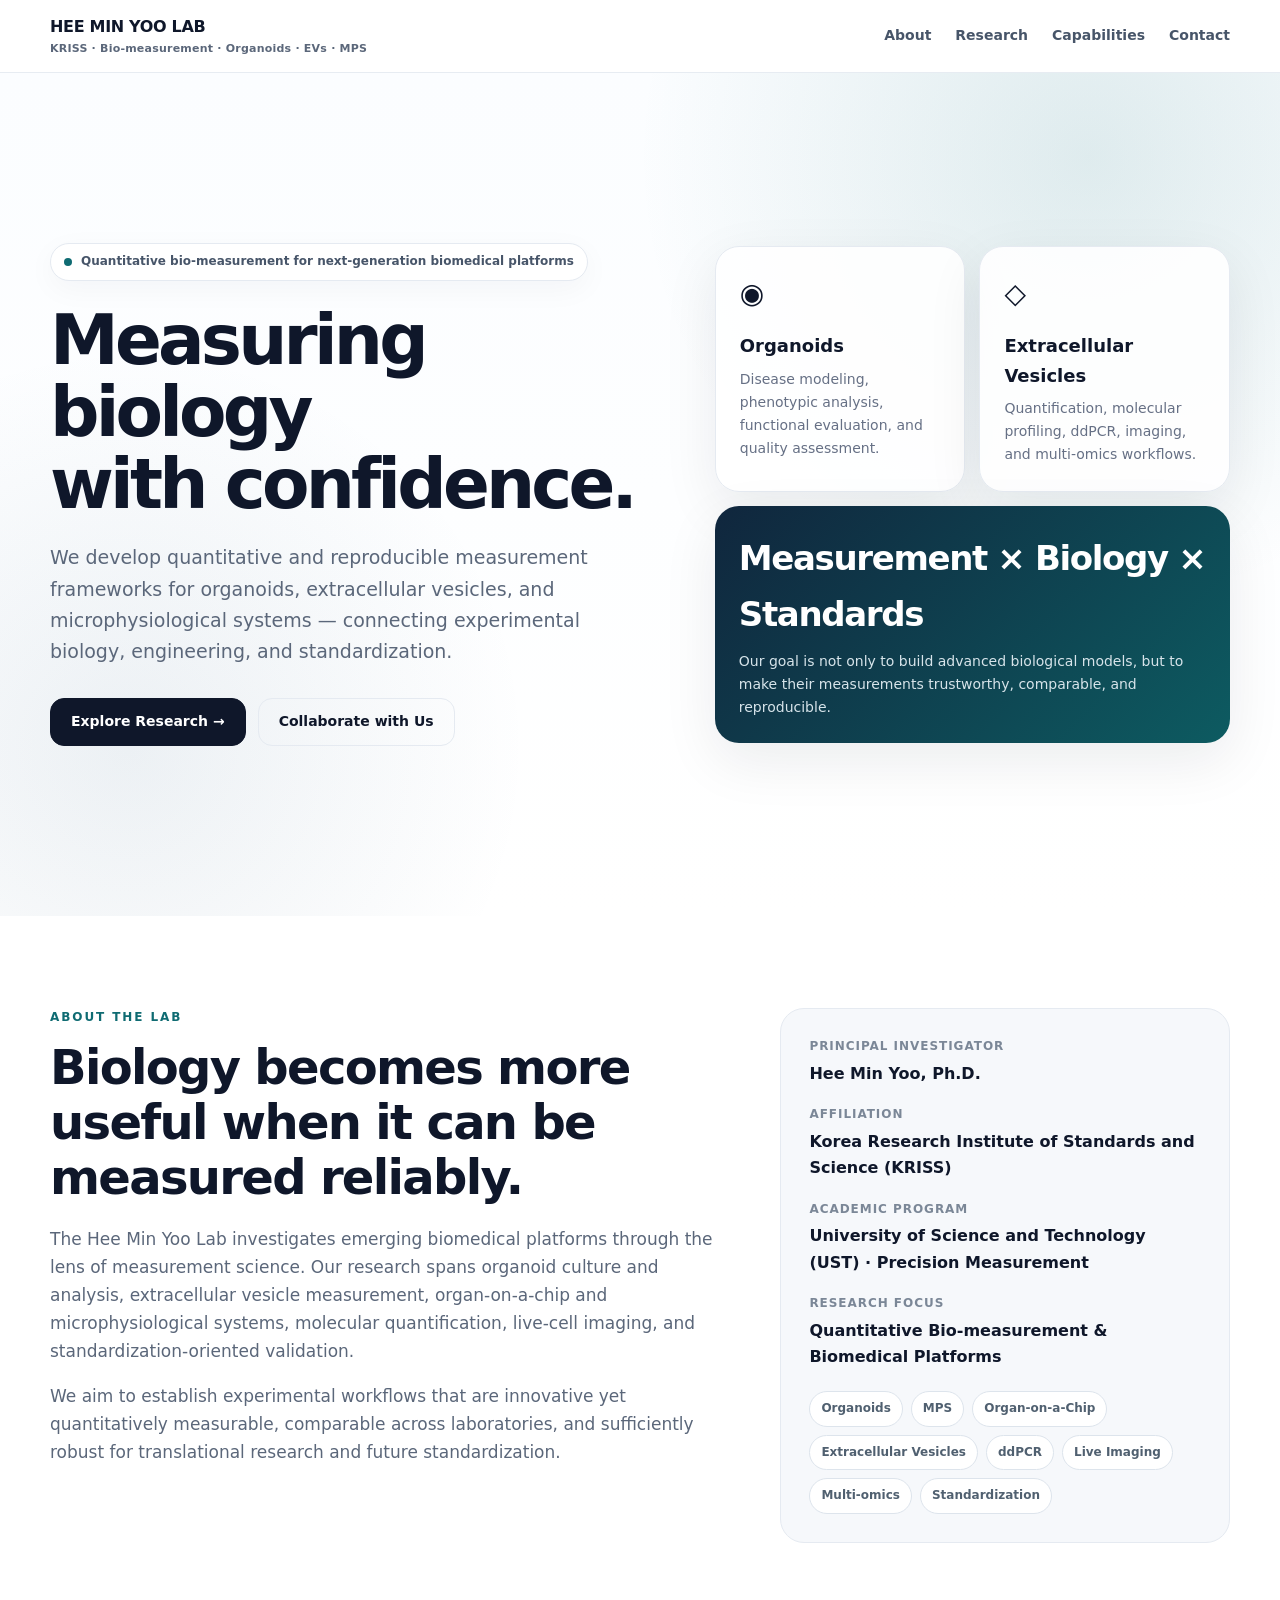
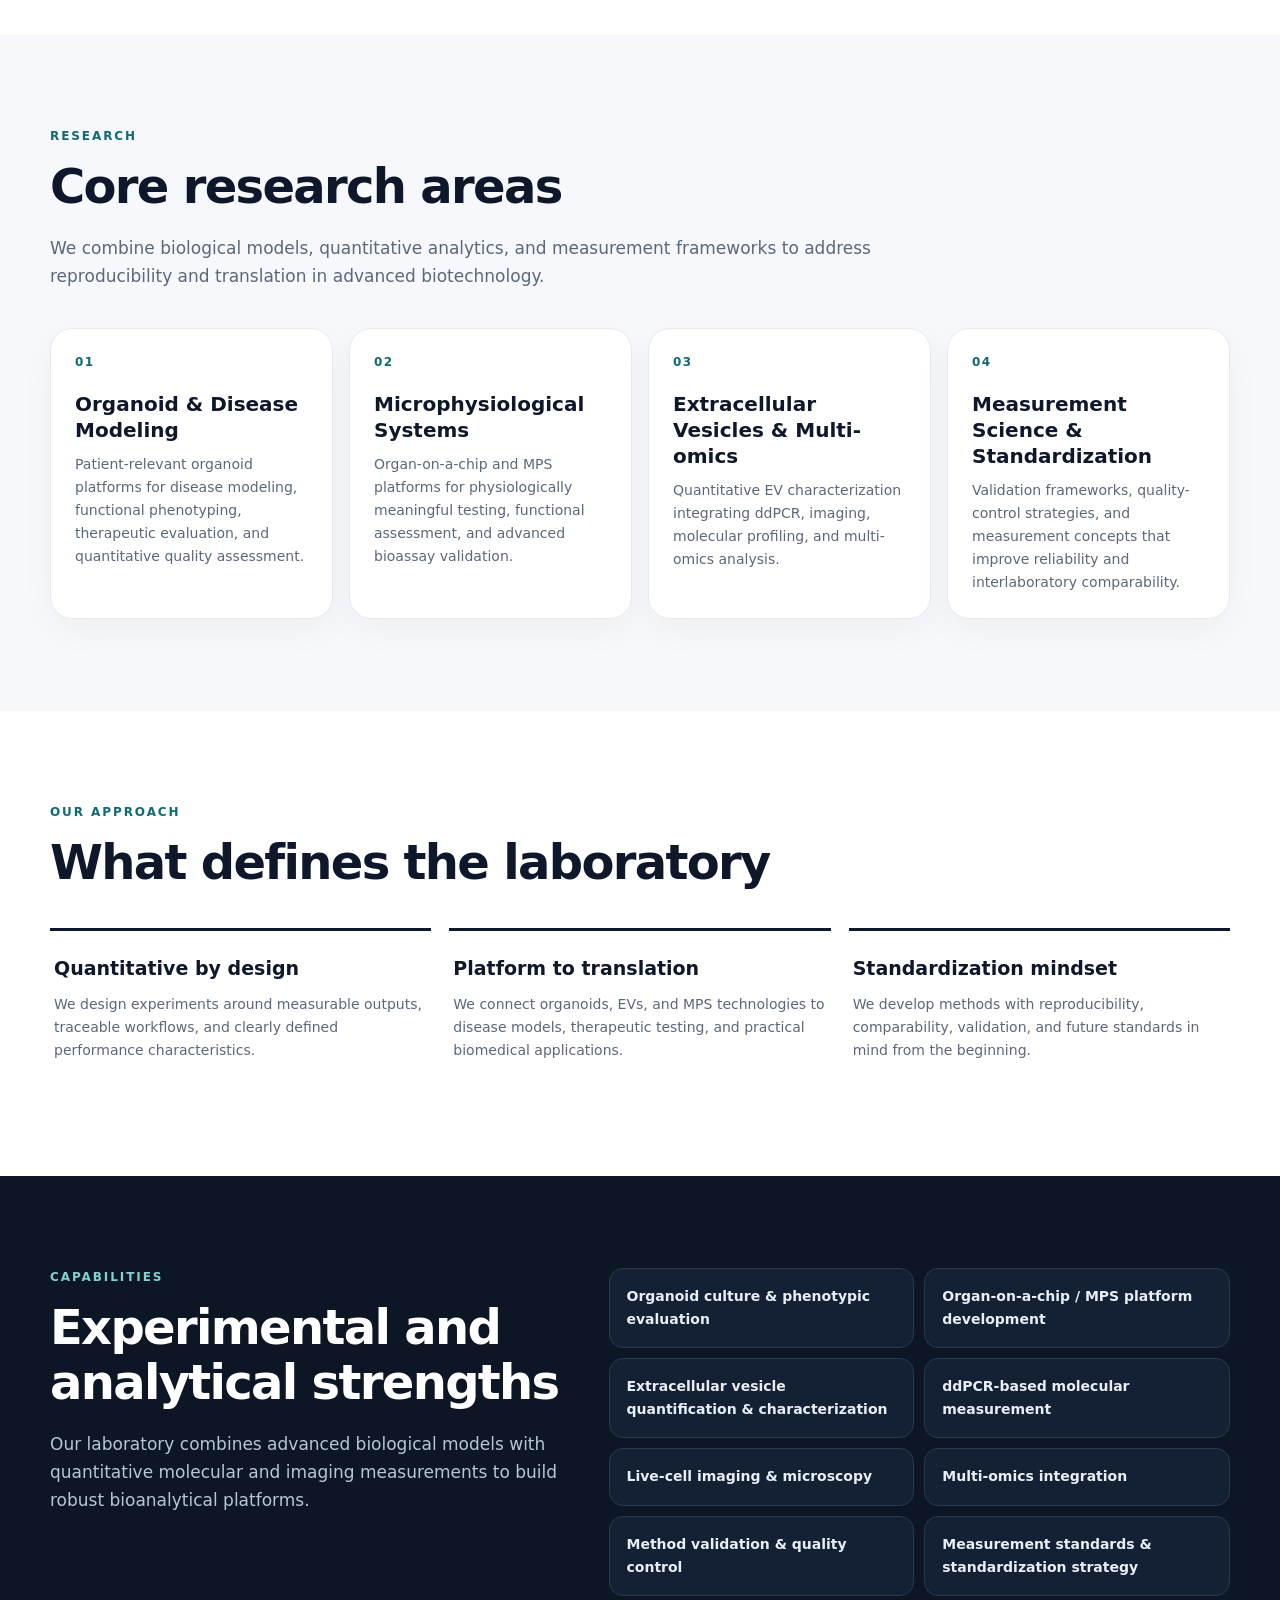
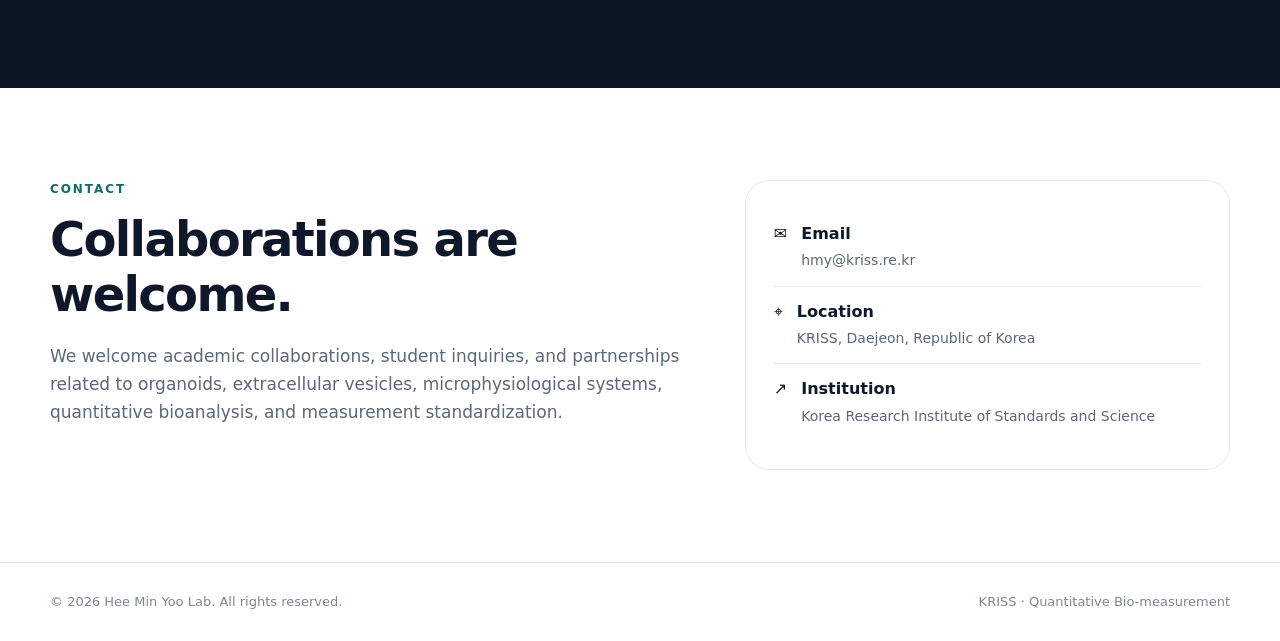
==== commit 9b92968d: "Replace homepage with Hee Min Yoo Lab website" ====
--- a/index.html
+++ b/index.html
@@ -1,290 +1,453 @@
 <!DOCTYPE html>
-<html lang="ko">
+<html lang="en">
 <head>
-<meta charset="UTF-8">
-<meta name="viewport" content="width=device-width, initial-scale=1.0, viewport-fit=cover">
-<title>톡톡! 공룡 맞추기 - 실제 이미지 안정판</title>
-<style>
-:root {
-  --bg1:#eef8ff; --bg2:#fff7ea; --card:#ffffff; --text:#213243; --muted:#627181;
-  --shadow:0 16px 36px rgba(36,60,90,.14); --radius:26px;
-}
-* { box-sizing:border-box; -webkit-tap-highlight-color:transparent; }
-html, body { margin:0; padding:0; }
-body {
-  min-height:100vh;
-  font-family:'Malgun Gothic','맑은 고딕','Apple SD Gothic Neo','Noto Sans KR',sans-serif;
-  color:var(--text);
-  background:
-    radial-gradient(circle at top left, #dff4ff 0%, transparent 36%),
-    radial-gradient(circle at top right, #fff1d9 0%, transparent 34%),
-    linear-gradient(180deg,var(--bg1),var(--bg2));
-  display:flex; justify-content:center; padding:18px 12px 28px;
-}
-.app { width:min(100%, 460px); }
-.header { text-align:center; margin-bottom:14px; }
-h1 { margin:8px 0 6px; font-size:clamp(28px, 6vw, 34px); color:#207b3b; }
-.sub { color:var(--muted); font-size:15px; line-height:1.55; font-weight:700; margin:0 auto 8px; }
-.topbar { display:flex; justify-content:space-between; align-items:center; gap:10px; margin:10px 0 16px; }
-.badge {
-  background:rgba(255,255,255,.85); border:1px solid rgba(255,255,255,.9); box-shadow:var(--shadow);
-  padding:10px 14px; border-radius:999px; font-weight:800; color:#32506d; font-size:14px;
-}
-.card-container { width:100%; aspect-ratio: 3 / 4.9; perspective:1200px; margin:0 auto; }
-.card {
-  width:100%; height:100%; position:relative; transform-style:preserve-3d;
-  transition:transform .7s cubic-bezier(.2,.7,.2,1); cursor:pointer;
-}
-.card-container.flipped .card { transform:rotateY(180deg); }
-.face {
-  position:absolute; inset:0; backface-visibility:hidden; border-radius:var(--radius); overflow:hidden;
-  box-shadow:var(--shadow); background:var(--card);
-}
-.front {
-  border:6px solid #ffb184;
-  background:
-    radial-gradient(circle at top right, #fff0dd 0%, transparent 28%),
-    linear-gradient(180deg, #fffaf5, #ffffff 70%);
-  padding:22px 18px 18px;
-  display:flex; flex-direction:column;
-}
-.back {
-  border:6px solid #76d0b0;
-  background:
-    radial-gradient(circle at top left, #dffff2 0%, transparent 30%),
-    linear-gradient(180deg, #f7fffb, #ffffff 70%);
-  transform:rotateY(180deg);
-  padding:18px 16px 16px;
-  display:flex; flex-direction:column; align-items:center;
-}
-.prompt {
-  display:inline-flex; align-self:center; background:#fff; border-radius:999px; padding:8px 14px;
-  font-size:13px; font-weight:900; color:#ff7a35; border:2px solid #ffd1ba; margin-bottom:12px;
-}
-.qtitle { font-size:clamp(24px,5.6vw,30px); font-weight:900; line-height:1.25; margin:6px 0 12px; text-align:center; color:#ea6d27; }
-.hints { display:grid; gap:10px; margin-top:4px; }
-.hint {
-  background:#fff; border:2px dashed #ffd2ba; border-radius:18px; padding:12px 14px; text-align:left;
-  font-size:18px; line-height:1.5; font-weight:800; color:#334455;
-}
-.tapbox {
-  margin-top:auto; text-align:center; padding:14px 12px; border-radius:18px; background:#fff5ef;
-  color:#a05d2d; font-weight:900; font-size:17px;
-}
-.answer-name { margin:6px 0 4px; font-size:clamp(24px, 5.8vw, 30px); font-weight:900; color:#17825a; text-align:center; }
-.meta { display:flex; flex-wrap:wrap; justify-content:center; gap:8px; margin-bottom:12px; }
-.pill {
-  background:#effaf5; color:#2f775d; border:1px solid #d0f1e5; padding:7px 11px; border-radius:999px;
-  font-size:13px; font-weight:800;
-}
-.image-wrap {
-  width:100%; flex:1; display:flex; align-items:center; justify-content:center;
-  border-radius:22px; overflow:hidden; background:linear-gradient(180deg,#f2fffa,#eefcff); border:2px solid #d9f4eb;
-  position:relative;
-}
-.image-wrap img {
-  width:100%; height:100%; object-fit:cover; display:block; background:#f3fbff;
-}
-.overlay {
-  position:absolute; left:12px; right:12px; bottom:12px; background:rgba(255,255,255,.88);
-  border-radius:12px; padding:8px 10px; font-size:12px; line-height:1.45; font-weight:800; color:#52677b; text-align:center;
-}
-.source-link {
-  margin-top:10px; text-align:center; font-size:13px; font-weight:800;
-}
-.source-link a {
-  color:#2f7f62; text-decoration:none; border-bottom:1px dashed #2f7f62;
-}
-.backhint { margin-top:10px; text-align:center; color:#4d6a65; font-weight:800; font-size:14px; line-height:1.5; }
-.controls { display:grid; grid-template-columns: 1fr 1fr; gap:12px; margin-top:16px; }
-button {
-  appearance:none; border:none; border-radius:18px; padding:15px 16px; font-size:17px; font-weight:900; cursor:pointer;
-  box-shadow:var(--shadow);
-}
-button:active { transform:translateY(1px) scale(.995); }
-.prev { background:#ffffff; color:#3b556e; }
-.next { background:#35a86b; color:#fff; }
-.bottom-controls { display:grid; grid-template-columns: 1fr 1fr; gap:12px; margin-top:12px; }
-.secondary { background:#fff; color:#5b6b7a; }
-.primary { background:#ffb05e; color:#fff; }
-.footer { margin-top:14px; text-align:center; color:#6d7c8d; font-size:13px; font-weight:700; line-height:1.55; }
-@media (max-width: 380px) {
-  .hint { font-size:16px; }
-  button { font-size:16px; }
-}
-</style>
+  <meta charset="UTF-8" />
+  <meta name="viewport" content="width=device-width, initial-scale=1.0" />
+  <meta name="description" content="Hee Min Yoo Lab at KRISS — quantitative bio-measurement for organoids, extracellular vesicles, microphysiological systems, and standardization." />
+  <meta name="keywords" content="Hee Min Yoo, KRISS, organoid, extracellular vesicle, EV, MPS, organ-on-a-chip, ddPCR, bio-measurement, standardization" />
+  <meta name="author" content="Hee Min Yoo Lab" />
+  <title>Hee Min Yoo Lab | KRISS Bio-measurement</title>
+  <style>
+    :root{
+      --ink:#0f172a;
+      --muted:#5b677a;
+      --line:#e5eaf1;
+      --soft:#f6f8fb;
+      --accent:#0f6b72;
+      --accent2:#174a72;
+      --white:#fff;
+      --shadow:0 18px 55px rgba(15,23,42,.08);
+      --radius:24px;
+    }
+    *{box-sizing:border-box}
+    html{scroll-behavior:smooth}
+    body{
+      margin:0;
+      font-family:Inter,ui-sans-serif,system-ui,-apple-system,"Segoe UI",Roboto,"Noto Sans KR",Arial,sans-serif;
+      color:var(--ink);
+      background:#fff;
+      line-height:1.65
+    }
+    a{color:inherit;text-decoration:none}
+    .wrap{width:min(1180px,calc(100% - 40px));margin:auto}
+
+    header{
+      position:sticky;top:0;z-index:20;
+      background:rgba(255,255,255,.92);
+      backdrop-filter:blur(14px);
+      border-bottom:1px solid rgba(229,234,241,.9)
+    }
+    .nav{height:72px;display:flex;align-items:center;justify-content:space-between;gap:20px}
+    .brand{font-weight:800;letter-spacing:-.02em}
+    .brand small{display:block;font-weight:600;color:var(--muted);font-size:11px;letter-spacing:.02em}
+    .links{display:flex;gap:24px;color:#475569;font-size:14px;font-weight:650}
+    .links a:hover{color:var(--accent)}
+
+    .hero{
+      background:
+        radial-gradient(circle at 85% 10%,rgba(15,107,114,.12),transparent 34%),
+        radial-gradient(circle at 10% 80%,rgba(23,74,114,.08),transparent 30%),
+        linear-gradient(180deg,#fbfdff,#fff);
+      overflow:hidden
+    }
+    .hero-grid{
+      min-height:620px;
+      display:grid;
+      grid-template-columns:1.08fr .92fr;
+      gap:60px;
+      align-items:center;
+      padding:78px 0
+    }
+    .eyebrow{
+      display:inline-flex;align-items:center;gap:9px;
+      border:1px solid var(--line);
+      background:#fff;
+      border-radius:999px;
+      padding:8px 13px;
+      font-size:12px;
+      color:#475569;
+      font-weight:700;
+      box-shadow:0 8px 30px rgba(15,23,42,.04)
+    }
+    .dot{width:8px;height:8px;border-radius:50%;background:var(--accent)}
+    h1{
+      font-size:clamp(42px,5.4vw,72px);
+      line-height:1.04;
+      letter-spacing:-.055em;
+      margin:24px 0 22px;
+      max-width:820px
+    }
+    .lead{font-size:19px;color:var(--muted);max-width:720px}
+    .buttons{display:flex;gap:12px;flex-wrap:wrap;margin-top:30px}
+    .btn{
+      display:inline-flex;align-items:center;justify-content:center;
+      min-height:48px;padding:0 20px;border-radius:14px;
+      font-size:14px;font-weight:800;border:1px solid var(--line);
+      transition:.2s ease
+    }
+    .btn.primary{background:var(--ink);color:#fff;border-color:var(--ink)}
+    .btn:hover{transform:translateY(-1px)}
+
+    .visual{display:grid;grid-template-columns:1fr 1fr;gap:14px}
+    .tile{
+      min-height:175px;padding:24px;border:1px solid var(--line);
+      border-radius:var(--radius);background:rgba(255,255,255,.9);
+      box-shadow:var(--shadow)
+    }
+    .tile.big{
+      grid-column:1/-1;min-height:205px;
+      background:linear-gradient(135deg,#10263d,#0d5b61);
+      color:#fff;border:none
+    }
+    .icon{font-size:28px}
+    .tile h3{margin:14px 0 7px;font-size:18px}
+    .tile p{margin:0;color:#667085;font-size:14px}
+    .tile.big p{color:#d7e4ea}
+    .tile.big .stat{font-size:34px;font-weight:850;letter-spacing:-.04em;margin-bottom:8px}
+
+    section{padding:92px 0}
+    .section-label{
+      text-transform:uppercase;letter-spacing:.16em;
+      font-size:12px;font-weight:850;color:var(--accent);margin-bottom:12px
+    }
+    .section-title{
+      font-size:clamp(30px,4vw,48px);line-height:1.15;
+      letter-spacing:-.035em;margin:0 0 20px
+    }
+    .section-copy{font-size:17px;color:var(--muted);max-width:850px}
+
+    .about-grid{display:grid;grid-template-columns:1.2fr .8fr;gap:56px;align-items:start}
+    .profile{border:1px solid var(--line);border-radius:var(--radius);padding:28px;background:var(--soft)}
+    .profile dl{margin:0}
+    .profile div+div{margin-top:18px}
+    .profile dt{
+      font-size:12px;color:#7b8797;font-weight:800;
+      text-transform:uppercase;letter-spacing:.08em
+    }
+    .profile dd{margin:4px 0 0;font-weight:760}
+    .tags{display:flex;flex-wrap:wrap;gap:8px;margin-top:20px}
+    .tag{
+      border:1px solid #dde4ec;background:#fff;border-radius:999px;
+      padding:7px 11px;font-size:12px;font-weight:700;color:#506070
+    }
+
+    .soft{background:var(--soft)}
+    .cards{display:grid;grid-template-columns:repeat(4,1fr);gap:16px;margin-top:38px}
+    .card{
+      background:#fff;border:1px solid var(--line);border-radius:22px;
+      padding:24px;min-height:255px;box-shadow:0 12px 35px rgba(15,23,42,.04)
+    }
+    .card .num{font-size:12px;font-weight:850;color:var(--accent);letter-spacing:.12em}
+    .card h3{font-size:20px;line-height:1.3;margin:18px 0 10px}
+    .card p{font-size:14px;color:var(--muted);margin:0}
+
+    .principles{display:grid;grid-template-columns:repeat(3,1fr);gap:18px;margin-top:38px}
+    .principle{border-top:3px solid var(--ink);padding:22px 4px}
+    .principle h3{margin:0 0 8px;font-size:19px}
+    .principle p{margin:0;color:var(--muted);font-size:14px}
+
+    .cap-grid{display:grid;grid-template-columns:.9fr 1.1fr;gap:50px;align-items:start}
+    .cap-list{display:grid;grid-template-columns:1fr 1fr;gap:10px}
+    .cap{
+      padding:16px 17px;border:1px solid #2a394c;background:#142034;
+      color:#e8eef5;border-radius:14px;font-size:14px;font-weight:650
+    }
+    .dark{background:#0d1624;color:#fff}
+    .dark .section-label{color:#80d3d3}
+    .dark .section-copy{color:#b8c5d4}
+
+    .contact{display:grid;grid-template-columns:1fr .75fr;gap:48px;align-items:start}
+    .contact-card{border:1px solid var(--line);border-radius:var(--radius);padding:28px}
+    .contact-row{display:flex;gap:14px;padding:12px 0}
+    .contact-row + .contact-row{border-top:1px solid var(--line)}
+    .contact-row strong{display:block}
+    .contact-row span{color:var(--muted);font-size:14px}
+
+    footer{border-top:1px solid var(--line);padding:28px 0;color:#7b8797;font-size:13px}
+    .foot{display:flex;justify-content:space-between;gap:18px;flex-wrap:wrap}
+
+    @media(max-width:900px){
+      .links{display:none}
+      .hero-grid,.about-grid,.cap-grid,.contact{grid-template-columns:1fr}
+      .hero-grid{padding:60px 0;min-height:auto}
+      .visual{max-width:660px}
+      .cards{grid-template-columns:1fr 1fr}
+      .principles{grid-template-columns:1fr}
+      .cap-list{grid-template-columns:1fr 1fr}
+    }
+    @media(max-width:580px){
+      .wrap{width:min(100% - 26px,1180px)}
+      .hero-grid{gap:36px}
+      .visual,.cards,.cap-list{grid-template-columns:1fr}
+      .tile.big{grid-column:auto}
+      section{padding:68px 0}
+      h1{font-size:42px}
+      .lead{font-size:17px}
+    }
+  </style>
 </head>
+
 <body>
-  <div class="app">
-    <div class="header">
-      <h1>🦖 톡톡! 공룡 맞추기</h1>
-      <p class="sub">카드를 터치하면 실제 공룡 사진이 나타나요.<br>총 <strong>100종</strong>의 공룡 퀴즈가 들어 있습니다.</p>
-    </div>
-
-    <div class="topbar">
-      <div class="badge" id="countBadge">1 / 100</div>
-      <div class="badge">안정판</div>
-    </div>
-
-    <div class="card-container" id="cardContainer">
-      <div class="card" id="card" onclick="flipCard()">
-        <div class="face front">
-          <div class="prompt">나는 누구일까요?</div>
-          <div class="qtitle">공룡 힌트를 보고 맞혀 보세요!</div>
-          <div class="hints" id="hintList"></div>
-          <div class="tapbox">카드를 톡! 터치하면 실제 사진이 나와요</div>
-        </div>
-
-        <div class="face back">
-          <div class="answer-name" id="dinoName">티라노사우루스</div>
-          <div class="meta">
-            <span class="pill" id="dinoDiet">육식</span>
-            <span class="pill" id="dinoPeriod">백악기</span>
-          </div>
-          <div class="image-wrap">
-            <img id="dinoImage" alt="공룡 이미지">
-            <div class="overlay" id="overlayText">로딩 중...</div>
-          </div>
-          <div class="source-link" id="sourceLink"></div>
-          <div class="backhint">일부 공룡은 첫 로딩에 몇 초 걸릴 수 있습니다.</div>
-        </div>
-      </div>
-    </div>
-
-    <div class="controls">
-      <button class="prev" onclick="prevCard(event)">◀ 이전 공룡</button>
-      <button class="next" onclick="nextCard(event)">다음 공룡 ▶</button>
-    </div>
-
-    <div class="bottom-controls">
-      <button class="secondary" onclick="shuffleDeck(event)">🔀 랜덤 섞기</button>
-      <button class="primary" onclick="goFirst(event)">🏠 처음부터</button>
-    </div>
+<header>
+  <div class="wrap nav">
+    <a class="brand" href="#top">
+      HEE MIN YOO LAB
+      <small>KRISS · Bio-measurement · Organoids · EVs · MPS</small>
+    </a>
+    <nav class="links">
+      <a href="#about">About</a>
+      <a href="#research">Research</a>
+      <a href="#capabilities">Capabilities</a>
+      <a href="#contact">Contact</a>
+    </nav>
   </div>
-
-<script>
-// 기존에 작성해주신 100개의 공룡 데이터입니다.
-const dinosaurs = [{"name": "티라노사우루스", "group": "theropod", "diet": "육식", "period": "백악기", "hints": ["아주 큰 머리와 강한 턱을 가졌어요.", "앞다리는 짧고 뒷다리는 튼튼해요.", "무서운 왕처럼 유명한 공룡이에요."], "wikiSearch": "Tyrannosaurus", "wikiPageUrl": "https://en.m.wikipedia.org/wiki/Tyrannosaurus"}, {"name": "트리케라톱스", "group": "ceratopsian", "diet": "초식", "period": "백악기", "hints": ["얼굴에 뿔이 세 개 있어요.", "목 뒤에 커다란 프릴이 있어요.", "네 발로 걸으며 풀을 먹었어요."], "wikiSearch": "Triceratops", "wikiPageUrl": "https://en.m.wikipedia.org/wiki/Triceratops"}, {"name": "브라키오사우루스", "group": "sauropod", "diet": "초식", "period": "쥐라기", "hints": ["목이 아주 길어요.", "앞다리가 뒷다리보다 조금 길어요.", "높은 나무 잎을 잘 먹었어요."], "wikiSearch": "Brachiosaurus", "wikiPageUrl": "https://en.m.wikipedia.org/wiki/Brachiosaurus"}, {"name": "스테고사우루스", "group": "stegosaur", "diet": "초식", "period": "쥐라기", "hints": ["등에 큰 판이 줄지어 있어요.", "꼬리 끝에 뾰족한 가시가 있어요.", "몸은 크지만 머리는 비교적 작아요."], "wikiSearch": "Stegosaurus", "wikiPageUrl": "https://en.m.wikipedia.org/wiki/Stegosaurus"}, {"name": "안킬로사우루스", "group": "ankylosaur", "diet": "초식", "period": "백악기", "hints": ["몸이 딱딱한 갑옷처럼 보여요.", "꼬리 끝이 둥근 곤봉처럼 생겼어요.", "천천히 걸었지만 방어를 잘했어요."], "wikiSearch": "Ankylosaurus", "wikiPageUrl": "https://en.m.wikipedia.org/wiki/Ankylosaurus"}, {"name": "벨로키랍토르", "group": "theropod", "diet": "육식", "period": "백악기", "hints": ["몸집은 생각보다 크지 않았어요.", "뒷발에 날카로운 발톱이 있었어요.", "빠르고 재빠른 사냥꾼으로 유명해요."], "wikiSearch": "Velociraptor", "wikiPageUrl": "https://en.m.wikipedia.org/wiki/Velociraptor"}, {"name": "디플로도쿠스", "group": "sauropod", "diet": "초식", "period": "쥐라기", "hints": ["목도 길고 꼬리도 아주 길어요.", "몸집이 매우 큰 초식 공룡이에요.", "무리를 지어 움직였을지도 몰라요."], "wikiSearch": "Diplodocus", "wikiPageUrl": "https://en.m.wikipedia.org/wiki/Diplodocus"}, {"name": "아파토사우루스", "group": "sauropod", "diet": "초식", "period": "쥐라기", "hints": ["거대한 몸집을 가진 목 긴 공룡이에요.", "목으로 높은 곳의 식물을 먹었어요.", "긴 꼬리도 함께 흔들렸어요."], "wikiSearch": "Apatosaurus", "wikiPageUrl": "https://en.m.wikipedia.org/wiki/Apatosaurus"}, {"name": "알로사우루스", "group": "theropod", "diet": "육식", "period": "쥐라기", "hints": ["큰 입과 날카로운 이빨을 가졌어요.", "두 다리로 걷는 무서운 사냥꾼이었어요.", "티라노사우루스보다 더 오래전 공룡이에요."], "wikiSearch": "Allosaurus", "wikiPageUrl": "https://en.m.wikipedia.org/wiki/Allosaurus"}, {"name": "스피노사우루스", "group": "theropod", "diet": "육식", "period": "백악기", "hints": ["등에 돛 같은 큰 구조가 있어요.", "주둥이가 길고 악어처럼 보이기도 해요.", "물가에서 물고기를 먹었을 가능성이 커요."], "wikiSearch": "Spinosaurus", "wikiPageUrl": "https://en.m.wikipedia.org/wiki/Spinosaurus"}, {"name": "파라사우롤로푸스", "group": "hadrosaur", "diet": "초식", "period": "백악기", "hints": ["머리 뒤로 길게 뻗은 관이 있어요.", "오리주둥이처럼 넓은 입을 가졌어요.", "소리를 내는 데 도움이 되었을지도 몰라요."], "wikiSearch": "Parasaurolophus", "wikiPageUrl": "https://en.m.wikipedia.org/wiki/Parasaurolophus"}, {"name": "파키케팔로사우루스", "group": "pachycephalosaur", "diet": "초식", "period": "백악기", "hints": ["머리 위가 둥글고 두꺼워요.", "머리뼈가 무척 단단했어요.", "이상한 머리 모양으로 유명해요."], "wikiSearch": "Pachycephalosaurus", "wikiPageUrl": "https://en.m.wikipedia.org/wiki/Pachycephalosaurus"}, {"name": "이구아노돈", "group": "ornithopod", "diet": "초식", "period": "백악기", "hints": ["엄지손가락이 뾰족했어요.", "두 발과 네 발을 모두 썼을 수 있어요.", "초기의 유명한 공룡 발견 중 하나예요."], "wikiSearch": "Iguanodon", "wikiPageUrl": "https://en.m.wikipedia.org/wiki/Iguanodon"}, {"name": "카르노타우루스", "group": "theropod", "diet": "육식", "period": "백악기", "hints": ["눈 위에 짧은 뿔이 있어요.", "앞다리가 아주아주 작아요.", "빠르게 달렸을 것으로 생각돼요."], "wikiSearch": "Carnotaurus", "wikiPageUrl": "https://en.m.wikipedia.org/wiki/Carnotaurus"}, {"name": "갈리미무스", "group": "ornithomimid", "diet": "잡식", "period": "백악기", "hints": ["타조처럼 길고 가는 다리를 가졌어요.", "빠르게 달리는 데 유리했어요.", "부리가 있어 보이는 입을 가졌어요."], "wikiSearch": "Gallimimus", "wikiPageUrl": "https://en.m.wikipedia.org/wiki/Gallimimus"}, {"name": "콤프소그나투스", "group": "theropod", "diet": "육식", "period": "쥐라기", "hints": ["아주 작은 몸집의 공룡이에요.", "두 발로 재빠르게 움직였어요.", "작은 동물을 잡아먹었을 거예요."], "wikiSearch": "Compsognathus", "wikiPageUrl": "https://en.m.wikipedia.org/wiki/Compsognathus"}, {"name": "딜로포사우루스", "group": "theropod", "diet": "육식", "period": "쥐라기", "hints": ["머리 위에 두 개의 볏이 있어요.", "두 발로 걷는 육식 공룡이에요.", "초기 대형 육식 공룡으로 알려져요."], "wikiSearch": "Dilophosaurus", "wikiPageUrl": "https://en.m.wikipedia.org/wiki/Dilophosaurus"}, {"name": "기가노토사우루스", "group": "theropod", "diet": "육식", "period": "백악기", "hints": ["아주 거대한 육식 공룡이에요.", "긴 몸과 큰 머리를 가졌어요.", "남아메리카에서 살았어요."], "wikiSearch": "Giganotosaurus", "wikiPageUrl": "https://en.m.wikipedia.org/wiki/Giganotosaurus"}, {"name": "카마라사우루스", "group": "sauropod", "diet": "초식", "period": "쥐라기", "hints": ["목이 길고 몸이 큰 초식 공룡이에요.", "코 쪽 머리뼈 모양이 독특해요.", "나무와 식물을 많이 먹었어요."], "wikiSearch": "Camarasaurus", "wikiPageUrl": "https://en.m.wikipedia.org/wiki/Camarasaurus"}, {"name": "코엘로피시스", "group": "theropod", "diet": "육식", "period": "트라이아스기", "hints": ["아주 오래전 초창기 공룡이에요.", "몸이 날씬하고 빨랐어요.", "무리로 살았을 가능성이 있어요."], "wikiSearch": "Coelophysis", "wikiPageUrl": "https://en.m.wikipedia.org/wiki/Coelophysis"}, {"name": "오비랍토르", "group": "oviraptorosaur", "diet": "잡식", "period": "백악기", "hints": ["부리처럼 보이는 입을 가졌어요.", "알과 둥지 근처 화석으로 유명해요.", "이름과 달리 꼭 알도둑은 아닐 수 있어요."], "wikiSearch": "Oviraptor", "wikiPageUrl": "https://en.m.wikipedia.org/wiki/Oviraptor"}, {"name": "마이아사우라", "group": "hadrosaur", "diet": "초식", "period": "백악기", "hints": ["새끼를 잘 돌본 공룡으로 유명해요.", "오리주둥이처럼 넓은 입이 있어요.", "무리를 이루어 살았을지도 몰라요."], "wikiSearch": "Maiasaura", "wikiPageUrl": "https://en.m.wikipedia.org/wiki/Maiasaura"}, {"name": "에드몬토사우루스", "group": "hadrosaur", "diet": "초식", "period": "백악기", "hints": ["오리주둥이 공룡 무리에 속해요.", "큰 무리를 지어 이동했을 수 있어요.", "넓은 입으로 식물을 잘 먹었어요."], "wikiSearch": "Edmontosaurus", "wikiPageUrl": "https://en.m.wikipedia.org/wiki/Edmontosaurus"}, {"name": "샨퉁고사우루스", "group": "hadrosaur", "diet": "초식", "period": "백악기", "hints": ["오리주둥이 공룡 중 아주 큰 편이에요.", "몸집이 커서 눈에 잘 띄었어요.", "식물을 많이 먹었어요."], "wikiSearch": "Shantungosaurus", "wikiPageUrl": "https://en.m.wikipedia.org/wiki/Shantungosaurus"}, {"name": "람베오사우루스", "group": "hadrosaur", "diet": "초식", "period": "백악기", "hints": ["머리에 멋진 볏이 있어요.", "오리주둥이 같은 입을 가졌어요.", "볏으로 소리를 냈을지도 몰라요."], "wikiSearch": "Lambeosaurus", "wikiPageUrl": "https://en.m.wikipedia.org/wiki/Lambeosaurus"}, {"name": "코리토사우루스", "group": "hadrosaur", "diet": "초식", "period": "백악기", "hints": ["머리 위 볏이 투구처럼 보여요.", "초식성 오리주둥이 공룡이에요.", "무리 생활을 했을 수 있어요."], "wikiSearch": "Corythosaurus", "wikiPageUrl": "https://en.m.wikipedia.org/wiki/Corythosaurus"}, {"name": "사우롤로푸스", "group": "hadrosaur", "diet": "초식", "period": "백악기", "hints": ["머리 뒤로 짧은 돌기가 나 있어요.", "오리주둥이 공룡 무리예요.", "식물을 뜯어 먹는 데 능숙했어요."], "wikiSearch": "Saurolophus", "wikiPageUrl": "https://en.m.wikipedia.org/wiki/Saurolophus"}, {"name": "펜타케라톱스", "group": "ceratopsian", "diet": "초식", "period": "백악기", "hints": ["얼굴 장식이 아주 화려해 보여요.", "큰 프릴과 여러 뿔이 특징이에요.", "트리케라톱스의 친척처럼 느껴져요."], "wikiSearch": "Pentaceratops", "wikiPageUrl": "https://en.m.wikipedia.org/wiki/Pentaceratops"}, {"name": "스티라코사우루스", "group": "ceratopsian", "diet": "초식", "period": "백악기", "hints": ["목 프릴에 긴 뿔들이 달려 있어요.", "코 쪽에도 큰 뿔이 있어요.", "화려한 얼굴 장식으로 유명해요."], "wikiSearch": "Styracosaurus", "wikiPageUrl": "https://en.m.wikipedia.org/wiki/Styracosaurus"}, {"name": "센트로사우루스", "group": "ceratopsian", "diet": "초식", "period": "백악기", "hints": ["코 위 큰 뿔이 눈에 띄어요.", "목 뒤 프릴이 있어요.", "무리 지어 살았을 가능성이 있어요."], "wikiSearch": "Centrosaurus", "wikiPageUrl": "https://en.m.wikipedia.org/wiki/Centrosaurus"}, {"name": "프로토케라톱스", "group": "ceratopsian", "diet": "초식", "period": "백악기", "hints": ["작은 몸집의 뿔공룡 친척이에요.", "큰 뿔은 없지만 프릴이 있어요.", "둥지와 알 화석으로도 유명해요."], "wikiSearch": "Protoceratops", "wikiPageUrl": "https://en.m.wikipedia.org/wiki/Protoceratops"}, {"name": "토로사우루스", "group": "ceratopsian", "diet": "초식", "period": "백악기", "hints": ["목 프릴이 아주 크고 넓어요.", "큰 몸집의 뿔공룡이에요.", "얼굴 장식이 멋져 보여요."], "wikiSearch": "Torosaurus", "wikiPageUrl": "https://en.m.wikipedia.org/wiki/Torosaurus"}, {"name": "코스모케라톱스", "group": "ceratopsian", "diet": "초식", "period": "백악기", "hints": ["프릴과 뿔 장식이 매우 화려해요.", "마치 왕관처럼 보이는 부분이 있어요.", "뿔공룡 중에서도 독특한 얼굴이에요."], "wikiSearch": "Kosmoceratops", "wikiPageUrl": "https://en.m.wikipedia.org/wiki/Kosmoceratops"}, {"name": "카스모사우루스", "group": "ceratopsian", "diet": "초식", "period": "백악기", "hints": ["목 뒤 프릴이 길고 넓어요.", "얼굴에 뿔이 있어요.", "초식성 뿔공룡이에요."], "wikiSearch": "Chasmosaurus", "wikiPageUrl": "https://en.m.wikipedia.org/wiki/Chasmosaurus"}, {"name": "유오플로케팔루스", "group": "ankylosaur", "diet": "초식", "period": "백악기", "hints": ["몸을 덮는 갑옷이 단단해 보여요.", "꼬리 곤봉으로 자신을 지켰어요.", "낮은 자세로 느리게 움직였어요."], "wikiSearch": "Euoplocephalus", "wikiPageUrl": "https://en.m.wikipedia.org/wiki/Euoplocephalus"}, {"name": "사우로펠타", "group": "ankylosaur", "diet": "초식", "period": "백악기", "hints": ["몸 옆과 등에 가시가 있어요.", "갑옷 같은 피부를 가졌어요.", "낮은 몸으로 식물을 먹었어요."], "wikiSearch": "Sauropelta", "wikiPageUrl": "https://en.m.wikipedia.org/wiki/Sauropelta"}, {"name": "노도사우루스", "group": "ankylosaur", "diet": "초식", "period": "백악기", "hints": ["몸에 단단한 판이 많이 있어요.", "갑옷공룡 무리에 속해요.", "방어에 강한 공룡이었어요."], "wikiSearch": "Nodosaurus", "wikiPageUrl": "https://en.m.wikipedia.org/wiki/Nodosaurus"}, {"name": "에드몬토니아", "group": "ankylosaur", "diet": "초식", "period": "백악기", "hints": ["어깨 쪽 큰 가시가 인상적이에요.", "몸 전체에 갑옷이 있어요.", "천천히 움직였지만 쉽게 당하지 않았어요."], "wikiSearch": "Edmontonia", "wikiPageUrl": "https://en.m.wikipedia.org/wiki/Edmontonia"}, {"name": "켄트로사우루스", "group": "stegosaur", "diet": "초식", "period": "쥐라기", "hints": ["등과 꼬리에 가시와 판이 있어요.", "스테고사우루스의 친척이에요.", "방어용 꼬리가 무서웠어요."], "wikiSearch": "Kentrosaurus", "wikiPageUrl": "https://en.m.wikipedia.org/wiki/Kentrosaurus"}, {"name": "후아양고사우루스", "group": "stegosaur", "diet": "초식", "period": "쥐라기", "hints": ["등에 판이 줄지어 있어요.", "가시가 몸을 지켜 주었어요.", "초기 스테고사우루스류 공룡이에요."], "wikiSearch": "Huayangosaurus", "wikiPageUrl": "https://en.m.wikipedia.org/wiki/Huayangosaurus"}, {"name": "미라가이아", "group": "stegosaur", "diet": "초식", "period": "쥐라기", "hints": ["목이 비교적 길다고 알려졌어요.", "등에 판이 있어요.", "식물을 먹는 스테고사우루스류예요."], "wikiSearch": "Miragaia", "wikiPageUrl": "https://en.m.wikipedia.org/wiki/Miragaia"}, {"name": "사우로포세이돈", "group": "sauropod", "diet": "초식", "period": "백악기", "hints": ["목이 아주 길고 키가 매우 컸어요.", "높은 곳의 나뭇잎을 먹기 좋았어요.", "엄청 큰 몸집으로 유명해요."], "wikiSearch": "Sauroposeidon", "wikiPageUrl": "https://en.m.wikipedia.org/wiki/Sauroposeidon"}, {"name": "아르젠티노사우루스", "group": "sauropod", "diet": "초식", "period": "백악기", "hints": ["아주아주 거대한 초식 공룡으로 유명해요.", "몸집이 커서 땅이 울릴 것 같아요.", "긴 목과 긴 꼬리를 가졌어요."], "wikiSearch": "Argentinosaurus", "wikiPageUrl": "https://en.m.wikipedia.org/wiki/Argentinosaurus"}, {"name": "파타고티탄", "group": "sauropod", "diet": "초식", "period": "백악기", "hints": ["정말 큰 몸집을 가진 티탄 공룡이에요.", "목이 길고 다리가 굵어요.", "풀과 나뭇잎을 많이 먹었어요."], "wikiSearch": "Patagotitan", "wikiPageUrl": "https://en.m.wikipedia.org/wiki/Patagotitan"}, {"name": "살타사우루스", "group": "sauropod", "diet": "초식", "period": "백악기", "hints": ["목 긴 초식 공룡 무리에 속해요.", "몸에 작은 갑옷 같은 구조가 있었어요.", "거대한 몸으로 식물을 먹었어요."], "wikiSearch": "Saltasaurus", "wikiPageUrl": "https://en.m.wikipedia.org/wiki/Saltasaurus"}, {"name": "마멘치사우루스", "group": "sauropod", "diet": "초식", "period": "쥐라기", "hints": ["목이 특히 아주 길어요.", "몸집도 매우 커요.", "높은 식물을 먹는 데 유리했어요."], "wikiSearch": "Mamenchisaurus", "wikiPageUrl": "https://en.m.wikipedia.org/wiki/Mamenchisaurus"}, {"name": "슈노사우루스", "group": "sauropod", "diet": "초식", "period": "쥐라기", "hints": ["목이 긴 초식 공룡이에요.", "꼬리 끝에 특별한 구조가 있었을지도 몰라요.", "큰 몸으로 천천히 움직였어요."], "wikiSearch": "Shunosaurus", "wikiPageUrl": "https://en.m.wikipedia.org/wiki/Shunosaurus"}, {"name": "오피스토코엘리카우디아", "group": "sauropod", "diet": "초식", "period": "백악기", "hints": ["거대한 티탄 공룡 무리의 한 종류예요.", "긴 목과 꼬리를 가졌어요.", "나무와 식물을 먹었어요."], "wikiSearch": "Opisthocoelicaudia", "wikiPageUrl": "https://en.m.wikipedia.org/wiki/Opisthocoelicaudia"}, {"name": "테라토폰يوس", "group": "theropod", "diet": "육식", "period": "백악기", "hints": ["티라노사우루스 친척 무리에 속해요.", "큰 머리와 강한 턱을 가졌어요.", "무서운 사냥꾼이었어요."], "wikiSearch": "Teratophoneus", "wikiPageUrl": "https://en.m.wikipedia.org/wiki/Teratophoneus"}, {"name": "다스플레토사우루스", "group": "theropod", "diet": "육식", "period": "백악기", "hints": ["티라노사우루스와 비슷한 친척이에요.", "큰 이빨과 강한 턱을 가졌어요.", "백악기의 육식 공룡이에요."], "wikiSearch": "Daspletosaurus", "wikiPageUrl": "https://en.m.wikipedia.org/wiki/Daspletosaurus"}, {"name": "타르보사우루스", "group": "theropod", "diet": "육식", "period": "백악기", "hints": ["아시아에서 살던 큰 티라노사우루스 친척이에요.", "머리가 크고 힘이 셌어요.", "무서운 육식 공룡으로 알려져요."], "wikiSearch": "Tarbosaurus", "wikiPageUrl": "https://en.m.wikipedia.org/wiki/Tarbosaurus"}, {"name": "알버토사우루스", "group": "theropod", "diet": "육식", "period": "백악기", "hints": ["티라노사우루스 친척 공룡이에요.", "강한 턱과 날카로운 이빨이 있어요.", "두 다리로 걷는 큰 사냥꾼이에요."], "wikiSearch": "Albertosaurus", "wikiPageUrl": "https://en.m.wikipedia.org/wiki/Albertosaurus"}, {"name": "마푸사우루스", "group": "theropod", "diet": "육식", "period": "백악기", "hints": ["남아메리카의 큰 육식 공룡이에요.", "길고 큰 몸을 가졌어요.", "무리 사냥 이야기로도 유명해요."], "wikiSearch": "Mapusaurus", "wikiPageUrl": "https://en.m.wikipedia.org/wiki/Mapusaurus"}, {"name": "아크로칸토사우루스", "group": "theropod", "diet": "육식", "period": "백악기", "hints": ["등 쪽 척추가 높게 솟아 있어요.", "큰 몸집의 육식 공룡이에요.", "두 발로 걸으며 사냥했어요."], "wikiSearch": "Acrocanthosaurus", "wikiPageUrl": "https://en.m.wikipedia.org/wiki/Acrocanthosaurus"}, {"name": "세라토사우루스", "group": "theropod", "diet": "육식", "period": "쥐라기", "hints": ["코 위에 뿔 같은 돌기가 있어요.", "날카로운 이빨을 가졌어요.", "두 발로 걷는 육식 공룡이에요."], "wikiSearch": "Ceratosaurus", "wikiPageUrl": "https://en.m.wikipedia.org/wiki/Ceratosaurus"}, {"name": "토르보사우루스", "group": "theropod", "diet": "육식", "period": "쥐라기", "hints": ["매우 큰 육식 공룡이에요.", "강한 턱과 큰 이빨이 있어요.", "쥐라기의 무서운 사냥꾼이었어요."], "wikiSearch": "Torvosaurus", "wikiPageUrl": "https://en.m.wikipedia.org/wiki/Torvosaurus"}, {"name": "메갈로사우루스", "group": "theropod", "diet": "육식", "period": "쥐라기", "hints": ["아주 일찍 이름이 붙은 공룡 중 하나예요.", "큰 육식 공룡으로 알려졌어요.", "두 발로 걷는 사냥꾼이었어요."], "wikiSearch": "Megalosaurus", "wikiPageUrl": "https://en.m.wikipedia.org/wiki/Megalosaurus"}, {"name": "유타랍토르", "group": "theropod", "diet": "육식", "period": "백악기", "hints": ["랩터 무리 중 몸집이 큰 편이에요.", "뒷발의 큰 발톱이 특징이에요.", "재빠른 육식 공룡이에요."], "wikiSearch": "Utahraptor", "wikiPageUrl": "https://en.m.wikipedia.org/wiki/Utahraptor"}, {"name": "데이노니쿠스", "group": "theropod", "diet": "육식", "period": "백악기", "hints": ["랩터 공룡으로 유명해요.", "뒷발의 날카로운 발톱이 무서워요.", "빠르고 민첩했어요."], "wikiSearch": "Deinonychus", "wikiPageUrl": "https://en.m.wikipedia.org/wiki/Deinonychus"}, {"name": "드로마이오사우루스", "group": "theropod", "diet": "육식", "period": "백악기", "hints": ["랩터 무리에 속하는 육식 공룡이에요.", "날카로운 발톱을 가졌어요.", "작지만 사냥 실력이 좋았을 거예요."], "wikiSearch": "Dromaeosaurus", "wikiPageUrl": "https://en.m.wikipedia.org/wiki/Dromaeosaurus"}, {"name": "트루돈", "group": "theropod", "diet": "잡식", "period": "백악기", "hints": ["몸집은 크지 않아요.", "눈이 커서 밤에도 잘 봤을지 몰라요.", "영리한 공룡으로 자주 소개돼요."], "wikiSearch": "Troodon", "wikiPageUrl": "https://en.m.wikipedia.org/wiki/Troodon"}, {"name": "오르니토미무스", "group": "ornithomimid", "diet": "잡식", "period": "백악기", "hints": ["타조처럼 날씬한 몸을 가졌어요.", "빠르게 달리는 데 유리했어요.", "부리 같은 입이 있어요."], "wikiSearch": "Ornithomimus", "wikiPageUrl": "https://en.m.wikipedia.org/wiki/Ornithomimus"}, {"name": "스트루티오미무스", "group": "ornithomimid", "diet": "잡식", "period": "백악기", "hints": ["타조 닮은 공룡으로 알려져요.", "긴 다리로 빨리 달렸어요.", "가벼운 몸집으로 움직였어요."], "wikiSearch": "Struthiomimus", "wikiPageUrl": "https://en.m.wikipedia.org/wiki/Struthiomimus"}, {"name": "테리지노사우루스", "group": "therizinosaur", "diet": "초식", "period": "백악기", "hints": ["앞발 발톱이 아주 길어요.", "이상하고 신기한 모습으로 유명해요.", "주로 식물을 먹었을 가능성이 커요."], "wikiSearch": "Therizinosaurus", "wikiPageUrl": "https://en.m.wikipedia.org/wiki/Therizinosaurus"}, {"name": "세그노사우루스", "group": "therizinosaur", "diet": "초식", "period": "백악기", "hints": ["긴 발톱을 가진 친척 무리예요.", "몸은 특이하고 느긋해 보여요.", "식물을 먹었을 것으로 생각돼요."], "wikiSearch": "Segnosaurus", "wikiPageUrl": "https://en.m.wikipedia.org/wiki/Segnosaurus"}, {"name": "베이피아오사우루스", "group": "therizinosaur", "diet": "초식", "period": "백악기", "hints": ["깃털 흔적이 알려진 공룡이에요.", "긴 팔과 발톱이 특징이에요.", "독특한 모습의 식물 먹는 공룡이에요."], "wikiSearch": "Beipiaosaurus", "wikiPageUrl": "https://en.m.wikipedia.org/wiki/Beipiaosaurus"}, {"name": "카우딥테릭스", "group": "oviraptorosaur", "diet": "잡식", "period": "백악기", "hints": ["깃털이 있었던 공룡으로 유명해요.", "몸집이 비교적 작아요.", "새와 닮은 점이 보여요."], "wikiSearch": "Caudipteryx", "wikiPageUrl": "https://en.m.wikipedia.org/wiki/Caudipteryx"}, {"name": "안주", "group": "oviraptorosaur", "diet": "잡식", "period": "백악기", "hints": ["부리 같은 입을 가졌어요.", "깃털이 있었을 가능성이 커요.", "알과 둥지와 관련해 자주 떠올려져요."], "wikiSearch": "Anzu", "wikiPageUrl": "https://en.m.wikipedia.org/wiki/Anzu"}, {"name": "기간토랍토르", "group": "oviraptorosaur", "diet": "잡식", "period": "백악기", "hints": ["오비랍토르 친척 중 큰 몸집을 가졌어요.", "부리 같은 입이 특징이에요.", "이름처럼 거대한 편이에요."], "wikiSearch": "Gigantoraptor", "wikiPageUrl": "https://en.m.wikipedia.org/wiki/Gigantoraptor"}, {"name": "프시타코사우루스", "group": "ceratopsian", "diet": "초식", "period": "백악기", "hints": ["앵무새 같은 부리가 있어요.", "뿔공룡 친척이지만 몸집이 작아요.", "두 발로도 잘 움직였어요."], "wikiSearch": "Psittacosaurus", "wikiPageUrl": "https://en.m.wikipedia.org/wiki/Psittacosaurus"}, {"name": "레아엘리나사우라", "group": "ornithopod", "diet": "초식", "period": "백악기", "hints": ["몸집이 작고 민첩한 초식 공룡이에요.", "두 발로 빨리 달렸을 수 있어요.", "추운 지역 적응 이야기로도 유명해요."], "wikiSearch": "Leaellynasaura", "wikiPageUrl": "https://en.m.wikipedia.org/wiki/Leaellynasaura"}, {"name": "하이파실로포돈", "group": "ornithopod", "diet": "초식", "period": "백악기", "hints": ["작고 재빠른 초식 공룡이에요.", "두 발로 잘 달렸어요.", "식물을 뜯어 먹었어요."], "wikiSearch": "Hypsilophodon", "wikiPageUrl": "https://en.m.wikipedia.org/wiki/Hypsilophodon"}, {"name": "텐온토사우루스", "group": "ornithopod", "diet": "초식", "period": "백악기", "hints": ["중간 크기의 초식 공룡이에요.", "튼튼한 몸과 긴 꼬리를 가졌어요.", "식물을 많이 먹었어요."], "wikiSearch": "Tenontosaurus", "wikiPageUrl": "https://en.m.wikipedia.org/wiki/Tenontosaurus"}, {"name": "드리오사우루스", "group": "ornithopod", "diet": "초식", "period": "쥐라기", "hints": ["가볍고 재빠른 초식 공룡이에요.", "두 발로 빠르게 움직였어요.", "작은 몸으로 숲을 누볐을 거예요."], "wikiSearch": "Dryosaurus", "wikiPageUrl": "https://en.m.wikipedia.org/wiki/Dryosaurus"}, {"name": "캄프토사우루스", "group": "ornithopod", "diet": "초식", "period": "쥐라기", "hints": ["이구아노돈 친척 같은 초식 공룡이에요.", "식물을 먹는 데 알맞은 입을 가졌어요.", "두 발과 네 발을 모두 썼을 수 있어요."], "wikiSearch": "Camptosaurus", "wikiPageUrl": "https://en.m.wikipedia.org/wiki/Camptosaurus"}, {"name": "피나코사우루스", "group": "ankylosaur", "diet": "초식", "period": "백악기", "hints": ["몸에 갑옷을 두른 듯한 공룡이에요.", "낮게 깔린 자세가 특징이에요.", "포식자에게 쉽게 당하지 않았어요."], "wikiSearch": "Pinacosaurus", "wikiPageUrl": "https://en.m.wikipedia.org/wiki/Pinacosaurus"}, {"name": "탈라룰루스", "group": "ankylosaur", "diet": "초식", "period": "백악기", "hints": ["갑옷공룡 무리예요.", "몸을 단단한 판이 지켜 주었어요.", "식물을 먹으며 지냈어요."], "wikiSearch": "Talarurus", "wikiPageUrl": "https://en.m.wikipedia.org/wiki/Talarurus"}, {"name": "렉소비사우루스", "group": "stegosaur", "diet": "초식", "period": "쥐라기", "hints": ["등에 판과 가시가 있어요.", "스테고사우루스와 비슷한 친척이에요.", "방어에 유리한 몸이었어요."], "wikiSearch": "Lexovisaurus", "wikiPageUrl": "https://en.m.wikipedia.org/wiki/Lexovisaurus"}, {"name": "드라코렉스", "group": "pachycephalosaur", "diet": "초식", "period": "백악기", "hints": ["머리에 울퉁불퉁한 돌기가 많아요.", "이름이 용처럼 들려요.", "독특한 머리 모양으로 유명해요."], "wikiSearch": "Dracorex", "wikiPageUrl": "https://en.m.wikipedia.org/wiki/Dracorex"}, {"name": "스티기몰로크", "group": "pachycephalosaur", "diet": "초식", "period": "백악기", "hints": ["머리 뒤쪽에 뿔 같은 돌기가 있어요.", "두꺼운 머리뼈 친척으로 알려져요.", "재미있는 머리 모양이 특징이에요."], "wikiSearch": "Stygimoloch", "wikiPageUrl": "https://en.m.wikipedia.org/wiki/Stygimoloch"}, {"name": "호마로케팔레", "group": "pachycephalosaur", "diet": "초식", "period": "백악기", "hints": ["머리 위가 둥글게 두꺼워 보여요.", "몸집이 크지 않아요.", "특이한 머리뼈로 구별돼요."], "wikiSearch": "Homalocephale", "wikiPageUrl": "https://en.m.wikipedia.org/wiki/Homalocephale"}, {"name": "무타부라사우루스", "group": "ornithopod", "diet": "초식", "period": "백악기", "hints": ["코 부분이 불룩한 독특한 얼굴이에요.", "중간 크기의 초식 공룡이에요.", "무리 생활을 했을 수 있어요."], "wikiSearch": "Muttaburrasaurus", "wikiPageUrl": "https://en.m.wikipedia.org/wiki/Muttaburrasaurus"}, {"name": "이리타토르", "group": "theropod", "diet": "육식", "period": "백악기", "hints": ["스피노사우루스 친척이에요.", "주둥이가 길고 물고기 먹기에 유리했어요.", "물가 생활과 관련해 자주 언급돼요."], "wikiSearch": "Irritator", "wikiPageUrl": "https://en.m.wikipedia.org/wiki/Irritator"}, {"name": "바리오닉스", "group": "theropod", "diet": "육식", "period": "백악기", "hints": ["긴 주둥이와 큰 앞발 갈고리를 가졌어요.", "물고기를 잘 잡았을 가능성이 커요.", "스피노사우루스 친척 무리예요."], "wikiSearch": "Baryonyx", "wikiPageUrl": "https://en.m.wikipedia.org/wiki/Baryonyx"}, {"name": "수코미무스", "group": "theropod", "diet": "육식", "period": "백악기", "hints": ["악어처럼 긴 주둥이를 가졌어요.", "물가에서 먹이를 찾았을 것 같아요.", "등 쪽에 낮은 돛 같은 구조가 있어요."], "wikiSearch": "Suchomimus", "wikiPageUrl": "https://en.m.wikipedia.org/wiki/Suchomimus"}, {"name": "시노르니토사우루스", "group": "theropod", "diet": "육식", "period": "백악기", "hints": ["작고 깃털이 있었던 랩터 친척이에요.", "빠르고 민첩했어요.", "새와 가까운 특징이 보여요."], "wikiSearch": "Sinornithosaurus", "wikiPageUrl": "https://en.m.wikipedia.org/wiki/Sinornithosaurus"}, {"name": "미크로랍토르", "group": "theropod", "diet": "육식", "period": "백악기", "hints": ["팔과 다리에 깃털이 있었어요.", "나무 사이를 활공했을 가능성이 있어요.", "아주 \n작은 육식 공룡이에요."], "wikiSearch": "Microraptor", "wikiPageUrl": "https://en.m.wikipedia.org/wiki/Microraptor"}, {"name": "앙키오르니스", "group": "birdlike", "diet": "잡식", "period": "쥐라기", "hints": ["깃털이 잘 알려진 작은 공룡이에요.", "새와 닮은 모습이 많아요.", "가벼운 몸으로 움직였어요."], "wikiSearch": "Anchiornis", "wikiPageUrl": "https://en.m.wikipedia.org/wiki/Anchiornis"}, {"name": "아르카이옵테릭스", "group": "birdlike", "diet": "잡식", "period": "쥐라기", "hints": ["공룡과 새의 중간 느낌으로 유명해요.", "깃털과 날개가 있었어요.", "아주 중요한 화석으로 알려져요."], "wikiSearch": "Archaeopteryx", "wikiPageUrl": "https://en.m.wikipedia.org/wiki/Archaeopteryx"}, {"name": "콘코랍토르", "group": "oviraptorosaur", "diet": "잡식", "period": "백악기", "hints": ["부리 같은 입이 있어요.", "오비랍토르 친척이에요.", "알과 둥지 이야기에 자주 등장해요."], "wikiSearch": "Conchoraptor", "wikiPageUrl": "https://en.m.wikipedia.org/wiki/Conchoraptor"}, {"name": "몬오니쿠스", "group": "alvarezsaur", "diet": "곤충식", "period": "백악기", "hints": ["앞발이 짧지만 특별한 손가락이 있어요.", "작고 가벼운 몸집을 가졌어요.", "곤충을 먹었을 가능성이 이야기돼요."], "wikiSearch": "Mononykus", "wikiPageUrl": "https://en.m.wikipedia.org/wiki/Mononykus"}, {"name": "알바레즈사우루스", "group": "alvarezsaur", "diet": "곤충식", "period": "백악기", "hints": ["몸집이 작고 빠른 공룡이에요.", "앞발 구조가 독특해요.", "곤충을 찾는 데 유리했을지도 몰라요."], "wikiSearch": "Alvarezsaurus", "wikiPageUrl": "https://en.m.wikipedia.org/wiki/Alvarezsaurus"}, {"name": "파키리노사우루스", "group": "ceratopsian", "diet": "초식", "period": "백악기", "hints": ["코에 큰 뿔 대신 두꺼운 혹 같은 구조가 있어요.", "프릴이 넓고 멋져요.", "뿔공룡 친척이에요."], "wikiSearch": "Pachyrhinosaurus", "wikiPageUrl": "https://en.m.wikipedia.org/wiki/Pachyrhinosaurus"}, {"name": "아켈로우사우루스", "group": "ceratopsian", "diet": "초식", "period": "백악기", "hints": ["뿔공룡 친척이에요.", "코 쪽 장식이 독특해요.", "큰 프릴이 뒤쪽에 있어요."], "wikiSearch": "Achelousaurus", "wikiPageUrl": "https://en.m.wikipedia.org/wiki/Achelousaurus"}, {"name": "에이니오사우루스", "group": "ceratopsian", "diet": "초식", "period": "백악기", "hints": ["앞쪽 코뿔이 굽은 모습이 특징이에요.", "목 뒤 프릴이 있어요.", "화려한 얼굴 장식이 멋져요."], "wikiSearch": "Einiosaurus", "wikiPageUrl": "https://en.m.wikipedia.org/wiki/Einiosaurus"}, {"name": "나수토케라톱스", "group": "ceratopsian", "diet": "초식", "period": "백악기", "hints": ["옆으로 휘어진 긴 뿔이 눈에 띄어요.", "귀여운 이름과 멋진 얼굴을 가졌어요.", "큰 프릴도 함께 보여요."], "wikiSearch": "Nasutoceratops", "wikiPageUrl": "https://en.m.wikipedia.org/wiki/Nasutoceratops"}, {"name": "디아블로케라톱스", "group": "ceratopsian", "diet": "초식", "period": "백악기", "hints": ["프릴에 튀어나온 뿔이 인상적이에요.", "얼굴 장식이 아주 화려해요.", "뿔공룡 무리에 속해요."], "wikiSearch": "Diabloceratops", "wikiPageUrl": "https://en.m.wikipedia.org/wiki/Diabloceratops"}, {"name": "아마르가사우루스", "group": "sauropod", "diet": "초식", "period": "백악기", "hints": ["목 쪽 척추 돌기가 길게 솟아 있어요.", "목 긴 초식 공룡이에요.", "독특한 등과 목 모양으로 유명해요."], "wikiSearch": "Amargasaurus", "wikiPageUrl": "https://en.m.wikipedia.org/wiki/Amargasaurus"}, {"name": "니제르사우루스", "group": "sauropod", "diet": "초식", "period": "백악기", "hints": ["입이 넓고 이빨이 많이 있었어요.", "낮은 풀을 먹기 좋았어요.", "목 긴 초식 공룡이지만 얼굴이 독특해요."], "wikiSearch": "Nigersaurus", "wikiPageUrl": "https://en.m.wikipedia.org/wiki/Nigersaurus"}];
-
-let deck = [...dinosaurs];
-let currentIndex = 0;
-
-const cardContainer = document.getElementById('cardContainer');
-const hintList = document.getElementById('hintList');
-const dinoName = document.getElementById('dinoName');
-const dinoDiet = document.getElementById('dinoDiet');
-const dinoPeriod = document.getElementById('dinoPeriod');
-const dinoImage = document.getElementById('dinoImage');
-const countBadge = document.getElementById('countBadge');
-const sourceLink = document.getElementById('sourceLink');
-const overlayText = document.getElementById('overlayText');
-
-function fallbackSvg(label) {
-  return 'data:image/svg+xml;charset=UTF-8,' + encodeURIComponent(
-    '<svg xmlns="http://www.w3.org/2000/svg" width="800" height="520" viewBox="0 0 800 520">' +
-    '<rect width="100%" height="100%" fill="#eefaf5"/>' +
-    '<ellipse cx="400" cy="450" rx="260" ry="36" fill="#d8eadf"/>' +
-    '<ellipse cx="320" cy="285" rx="182" ry="98" fill="#69c36f"/>' +
-    '<ellipse cx="500" cy="235" rx="84" ry="62" fill="#69c36f"/>' +
-    '<circle cx="525" cy="222" r="7" fill="#222"/>' +
-    '<path d="M548 242 Q590 248 620 266" fill="none" stroke="#4b9e56" stroke-width="10" stroke-linecap="round"/>' +
-    '<path d="M145 270 Q60 240 20 190 Q35 255 98 292" fill="none" stroke="#69c36f" stroke-width="32" stroke-linecap="round"/>' +
-    '<path d="M250 340 L225 432" stroke="#4b9e56" stroke-width="28" stroke-linecap="round"/>' +
-    '<path d="M338 342 L323 432" stroke="#4b9e56" stroke-width="28" stroke-linecap="round"/>' +
-    '<path d="M445 258 L425 300" stroke="#4b9e56" stroke-width="18" stroke-linecap="round"/>' +
-    '<path d="M465 265 L445 305" stroke="#4b9e56" stroke-width="18" stroke-linecap="round"/>' +
-    '<text x="400" y="72" text-anchor="middle" font-size="36" font-family="sans-serif" fill="#2f7f62" font-weight="700">' + label + '</text>' +
-    '<text x="400" y="112" text-anchor="middle" font-size="20" font-family="sans-serif" fill="#56717c" font-weight="600">등록된 사진이 없어 임시 그림을 표시합니다.</text>' +
-    '</svg>'
-  );
-}
-
-function updateCard() {
-  cardContainer.classList.remove('flipped');
-  setTimeout(async () => {
-    const d = deck[currentIndex];
-    hintList.innerHTML = d.hints.map((h, i) => `<div class="hint">${i + 1}. ${h}</div>`).join('');
-    dinoName.textContent = d.name;
-    dinoDiet.textContent = d.diet;
-    dinoPeriod.textContent = d.period;
-    countBadge.textContent = `${currentIndex + 1} / ${deck.length}`;
-    sourceLink.innerHTML = `<a href="${d.wikiPageUrl}" target="_blank" rel="noopener noreferrer">위키백과 원문 보기</a>`;
-    overlayText.textContent = "위키백과 실제 공룡 사진/복원도입니다.";
-
-    dinoImage.onerror = () => {
-      dinoImage.onerror = null;
-      dinoImage.src = fallbackSvg(d.name);
-      overlayText.textContent = "이미지를 불러오지 못해 대체 그림을 표시합니다.";
-    };
-
-    try {
-      // 영문 이름(wikiSearch)을 활용해 위키백과 공식 API에서 이미지만 깔끔하게 가져옵니다.
-      const response = await fetch(`https://en.wikipedia.org/api/rest_v1/page/summary/${d.wikiSearch}`);
-      const data = await response.json();
-
-      if (data.thumbnail && data.thumbnail.source) {
-        // 모바일에서도 선명하게 보이도록 600px 고화질로 썸네일을 요청합니다.
-        const highResUrl = data.thumbnail.source.replace(/\/\d+px-/, '/600px-');
-        dinoImage.src = highResUrl;
-        dinoImage.alt = d.name + " 실제 이미지";
-      } else {
-        throw new Error("이미지 없음");
-      }
-    } catch (error) {
-      dinoImage.src = fallbackSvg(d.name);
-      overlayText.textContent = "등록된 이미지가 없어 대체 그림을 표시합니다.";
-    }
-  }, 180);
-}
-
-function flipCard() {
-  cardContainer.classList.toggle('flipped');
-}
-
-function nextCard(e) {
-  if (e) e.stopPropagation();
-  currentIndex = (currentIndex + 1) % deck.length;
-  updateCard();
-}
-
-function prevCard(e) {
-  if (e) e.stopPropagation();
-  currentIndex = (currentIndex - 1 + deck.length) % deck.length;
-  updateCard();
-}
-
-function shuffleArray(arr) {
-  for (let i = arr.length - 1; i > 0; i--) {
-    const j = Math.floor(Math.random() * (i + 1));
-    [arr[i], arr[j]] = [arr[j], arr[i]];
-  }
-}
-
-function shuffleDeck(e) {
-  if (e) e.stopPropagation();
-  deck = [...dinosaurs];
-  shuffleArray(deck);
-  currentIndex = 0;
-  updateCard();
-}
-
-function goFirst(e) {
-  if (e) e.stopPropagation();
-  deck = [...dinosaurs];
-  currentIndex = 0;
-  updateCard();
-}
-
-window.addEventListener('keydown', (e) => {
-  if (e.key === 'ArrowRight') nextCard();
-  if (e.key === 'ArrowLeft') prevCard();
-  if (e.key === ' ' || e.key === 'Enter') {
-    e.preventDefault();
-    flipCard();
-  }
-});
-
-updateCard();
-</script>
+</header>
+
+<main id="top">
+  <section class="hero">
+    <div class="wrap hero-grid">
+      <div>
+        <div class="eyebrow">
+          <span class="dot"></span>
+          Quantitative bio-measurement for next-generation biomedical platforms
+        </div>
+        <h1>Measuring biology<br/>with confidence.</h1>
+        <p class="lead">
+          We develop quantitative and reproducible measurement frameworks for organoids,
+          extracellular vesicles, and microphysiological systems — connecting experimental
+          biology, engineering, and standardization.
+        </p>
+        <div class="buttons">
+          <a class="btn primary" href="#research">Explore Research →</a>
+          <a class="btn" href="#contact">Collaborate with Us</a>
+        </div>
+      </div>
+
+      <div class="visual" aria-label="Research highlights">
+        <article class="tile">
+          <div class="icon">◉</div>
+          <h3>Organoids</h3>
+          <p>Disease modeling, phenotypic analysis, functional evaluation, and quality assessment.</p>
+        </article>
+        <article class="tile">
+          <div class="icon">◇</div>
+          <h3>Extracellular Vesicles</h3>
+          <p>Quantification, molecular profiling, ddPCR, imaging, and multi-omics workflows.</p>
+        </article>
+        <article class="tile big">
+          <div class="stat">Measurement × Biology × Standards</div>
+          <p>
+            Our goal is not only to build advanced biological models, but to make their
+            measurements trustworthy, comparable, and reproducible.
+          </p>
+        </article>
+      </div>
+    </div>
+  </section>
+
+  <section id="about">
+    <div class="wrap about-grid">
+      <div>
+        <div class="section-label">About the Lab</div>
+        <h2 class="section-title">Biology becomes more useful when it can be measured reliably.</h2>
+        <p class="section-copy">
+          The Hee Min Yoo Lab investigates emerging biomedical platforms through the lens of
+          measurement science. Our research spans organoid culture and analysis, extracellular
+          vesicle measurement, organ-on-a-chip and microphysiological systems, molecular
+          quantification, live-cell imaging, and standardization-oriented validation.
+        </p>
+        <p class="section-copy">
+          We aim to establish experimental workflows that are innovative yet quantitatively
+          measurable, comparable across laboratories, and sufficiently robust for translational
+          research and future standardization.
+        </p>
+      </div>
+
+      <aside class="profile">
+        <dl>
+          <div>
+            <dt>Principal Investigator</dt>
+            <dd>Hee Min Yoo, Ph.D.</dd>
+          </div>
+          <div>
+            <dt>Affiliation</dt>
+            <dd>Korea Research Institute of Standards and Science (KRISS)</dd>
+          </div>
+          <div>
+            <dt>Academic Program</dt>
+            <dd>University of Science and Technology (UST) · Precision Measurement</dd>
+          </div>
+          <div>
+            <dt>Research Focus</dt>
+            <dd>Quantitative Bio-measurement & Biomedical Platforms</dd>
+          </div>
+        </dl>
+
+        <div class="tags">
+          <span class="tag">Organoids</span>
+          <span class="tag">MPS</span>
+          <span class="tag">Organ-on-a-Chip</span>
+          <span class="tag">Extracellular Vesicles</span>
+          <span class="tag">ddPCR</span>
+          <span class="tag">Live Imaging</span>
+          <span class="tag">Multi-omics</span>
+          <span class="tag">Standardization</span>
+        </div>
+      </aside>
+    </div>
+  </section>
+
+  <section id="research" class="soft">
+    <div class="wrap">
+      <div class="section-label">Research</div>
+      <h2 class="section-title">Core research areas</h2>
+      <p class="section-copy">
+        We combine biological models, quantitative analytics, and measurement frameworks to
+        address reproducibility and translation in advanced biotechnology.
+      </p>
+
+      <div class="cards">
+        <article class="card">
+          <div class="num">01</div>
+          <h3>Organoid & Disease Modeling</h3>
+          <p>
+            Patient-relevant organoid platforms for disease modeling, functional phenotyping,
+            therapeutic evaluation, and quantitative quality assessment.
+          </p>
+        </article>
+
+        <article class="card">
+          <div class="num">02</div>
+          <h3>Microphysiological Systems</h3>
+          <p>
+            Organ-on-a-chip and MPS platforms for physiologically meaningful testing,
+            functional assessment, and advanced bioassay validation.
+          </p>
+        </article>
+
+        <article class="card">
+          <div class="num">03</div>
+          <h3>Extracellular Vesicles & Multi-omics</h3>
+          <p>
+            Quantitative EV characterization integrating ddPCR, imaging, molecular profiling,
+            and multi-omics analysis.
+          </p>
+        </article>
+
+        <article class="card">
+          <div class="num">04</div>
+          <h3>Measurement Science & Standardization</h3>
+          <p>
+            Validation frameworks, quality-control strategies, and measurement concepts that
+            improve reliability and interlaboratory comparability.
+          </p>
+        </article>
+      </div>
+    </div>
+  </section>
+
+  <section>
+    <div class="wrap">
+      <div class="section-label">Our Approach</div>
+      <h2 class="section-title">What defines the laboratory</h2>
+      <div class="principles">
+        <article class="principle">
+          <h3>Quantitative by design</h3>
+          <p>
+            We design experiments around measurable outputs, traceable workflows, and clearly
+            defined performance characteristics.
+          </p>
+        </article>
+
+        <article class="principle">
+          <h3>Platform to translation</h3>
+          <p>
+            We connect organoids, EVs, and MPS technologies to disease models, therapeutic
+            testing, and practical biomedical applications.
+          </p>
+        </article>
+
+        <article class="principle">
+          <h3>Standardization mindset</h3>
+          <p>
+            We develop methods with reproducibility, comparability, validation, and future
+            standards in mind from the beginning.
+          </p>
+        </article>
+      </div>
+    </div>
+  </section>
+
+  <section id="capabilities" class="dark">
+    <div class="wrap cap-grid">
+      <div>
+        <div class="section-label">Capabilities</div>
+        <h2 class="section-title">Experimental and analytical strengths</h2>
+        <p class="section-copy">
+          Our laboratory combines advanced biological models with quantitative molecular and
+          imaging measurements to build robust bioanalytical platforms.
+        </p>
+      </div>
+
+      <div class="cap-list">
+        <div class="cap">Organoid culture & phenotypic evaluation</div>
+        <div class="cap">Organ-on-a-chip / MPS platform development</div>
+        <div class="cap">Extracellular vesicle quantification & characterization</div>
+        <div class="cap">ddPCR-based molecular measurement</div>
+        <div class="cap">Live-cell imaging & microscopy</div>
+        <div class="cap">Multi-omics integration</div>
+        <div class="cap">Method validation & quality control</div>
+        <div class="cap">Measurement standards & standardization strategy</div>
+      </div>
+    </div>
+  </section>
+
+  <section id="contact">
+    <div class="wrap contact">
+      <div>
+        <div class="section-label">Contact</div>
+        <h2 class="section-title">Collaborations are welcome.</h2>
+        <p class="section-copy">
+          We welcome academic collaborations, student inquiries, and partnerships related to
+          organoids, extracellular vesicles, microphysiological systems, quantitative
+          bioanalysis, and measurement standardization.
+        </p>
+      </div>
+
+      <div class="contact-card">
+        <div class="contact-row">
+          <div>✉</div>
+          <div>
+            <strong>Email</strong>
+            <span><a href="mailto:hmy@kriss.re.kr">hmy@kriss.re.kr</a></span>
+          </div>
+        </div>
+
+        <div class="contact-row">
+          <div>⌖</div>
+          <div>
+            <strong>Location</strong>
+            <span>KRISS, Daejeon, Republic of Korea</span>
+          </div>
+        </div>
+
+        <div class="contact-row">
+          <div>↗</div>
+          <div>
+            <strong>Institution</strong>
+            <span>Korea Research Institute of Standards and Science</span>
+          </div>
+        </div>
+      </div>
+    </div>
+  </section>
+</main>
+
+<footer>
+  <div class="wrap foot">
+    <span>© 2026 Hee Min Yoo Lab. All rights reserved.</span>
+    <span>KRISS · Quantitative Bio-measurement</span>
+  </div>
+</footer>
 </body>
 </html>
